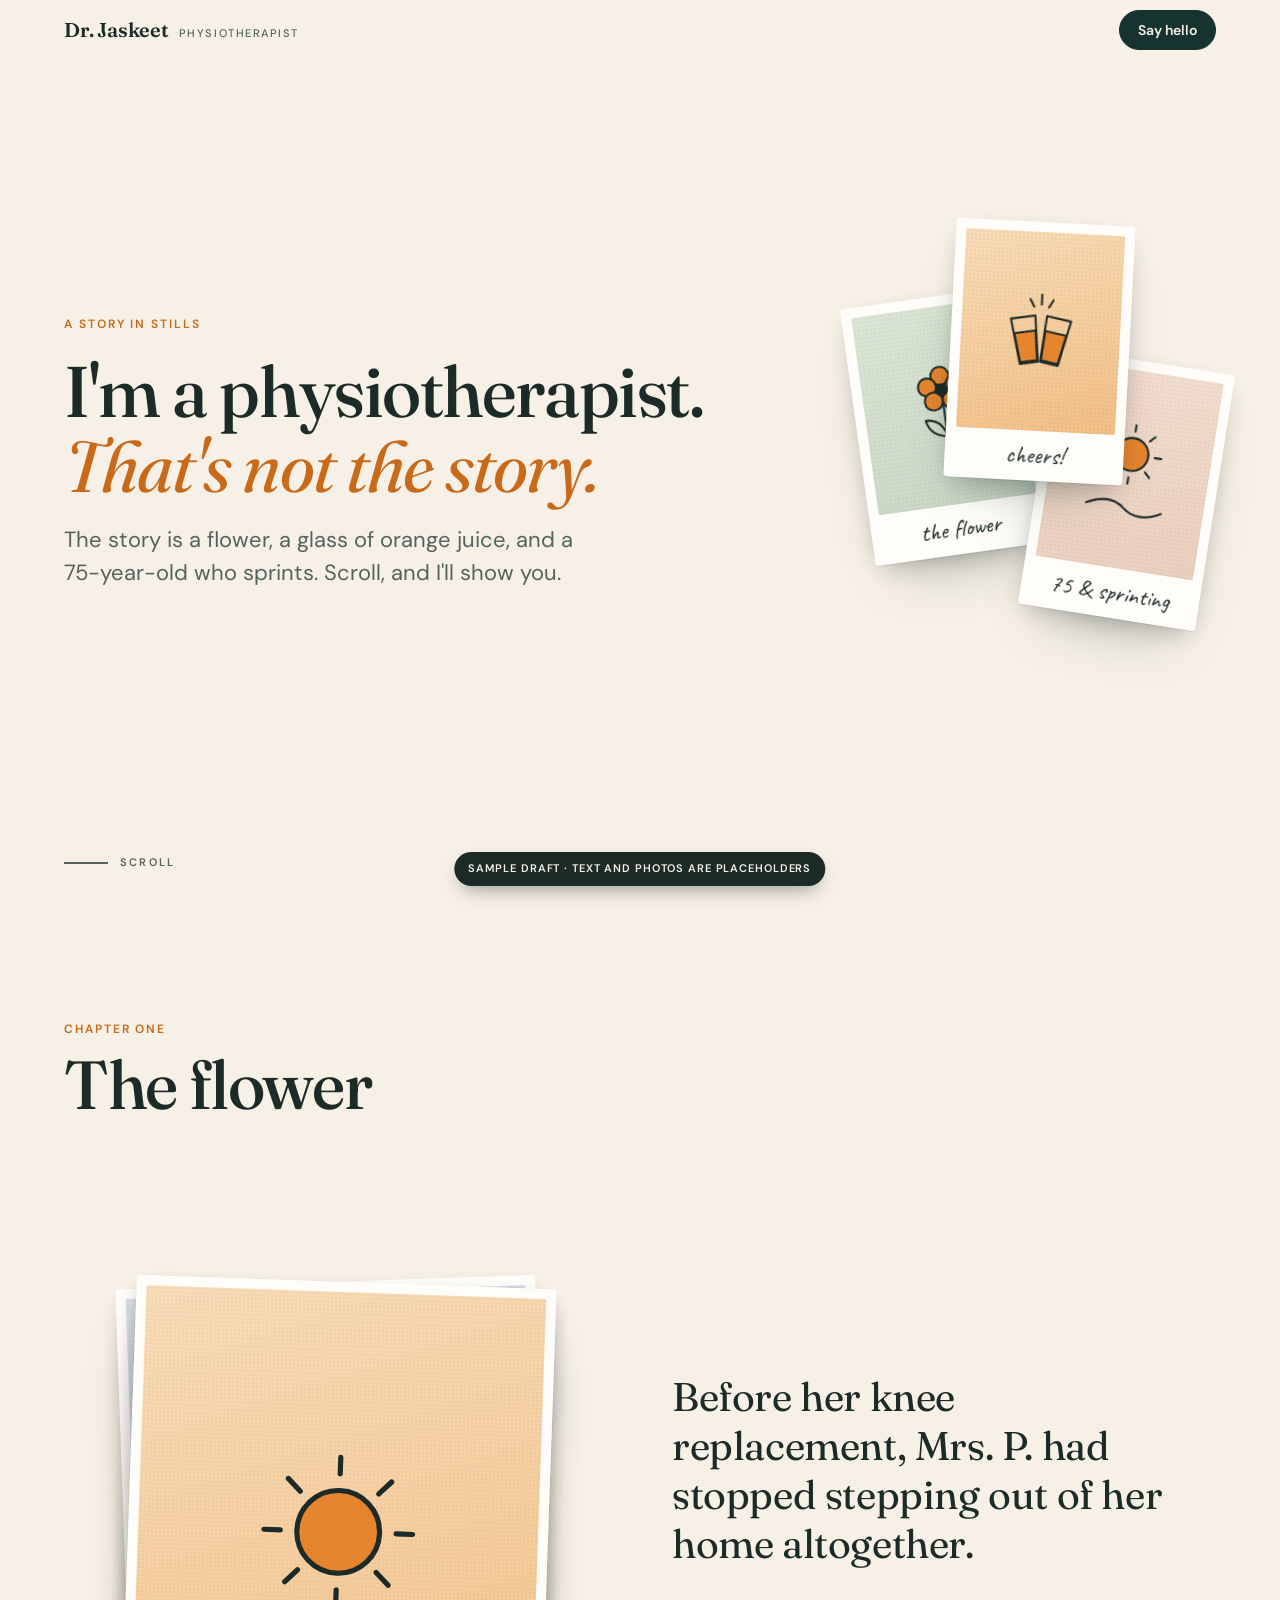
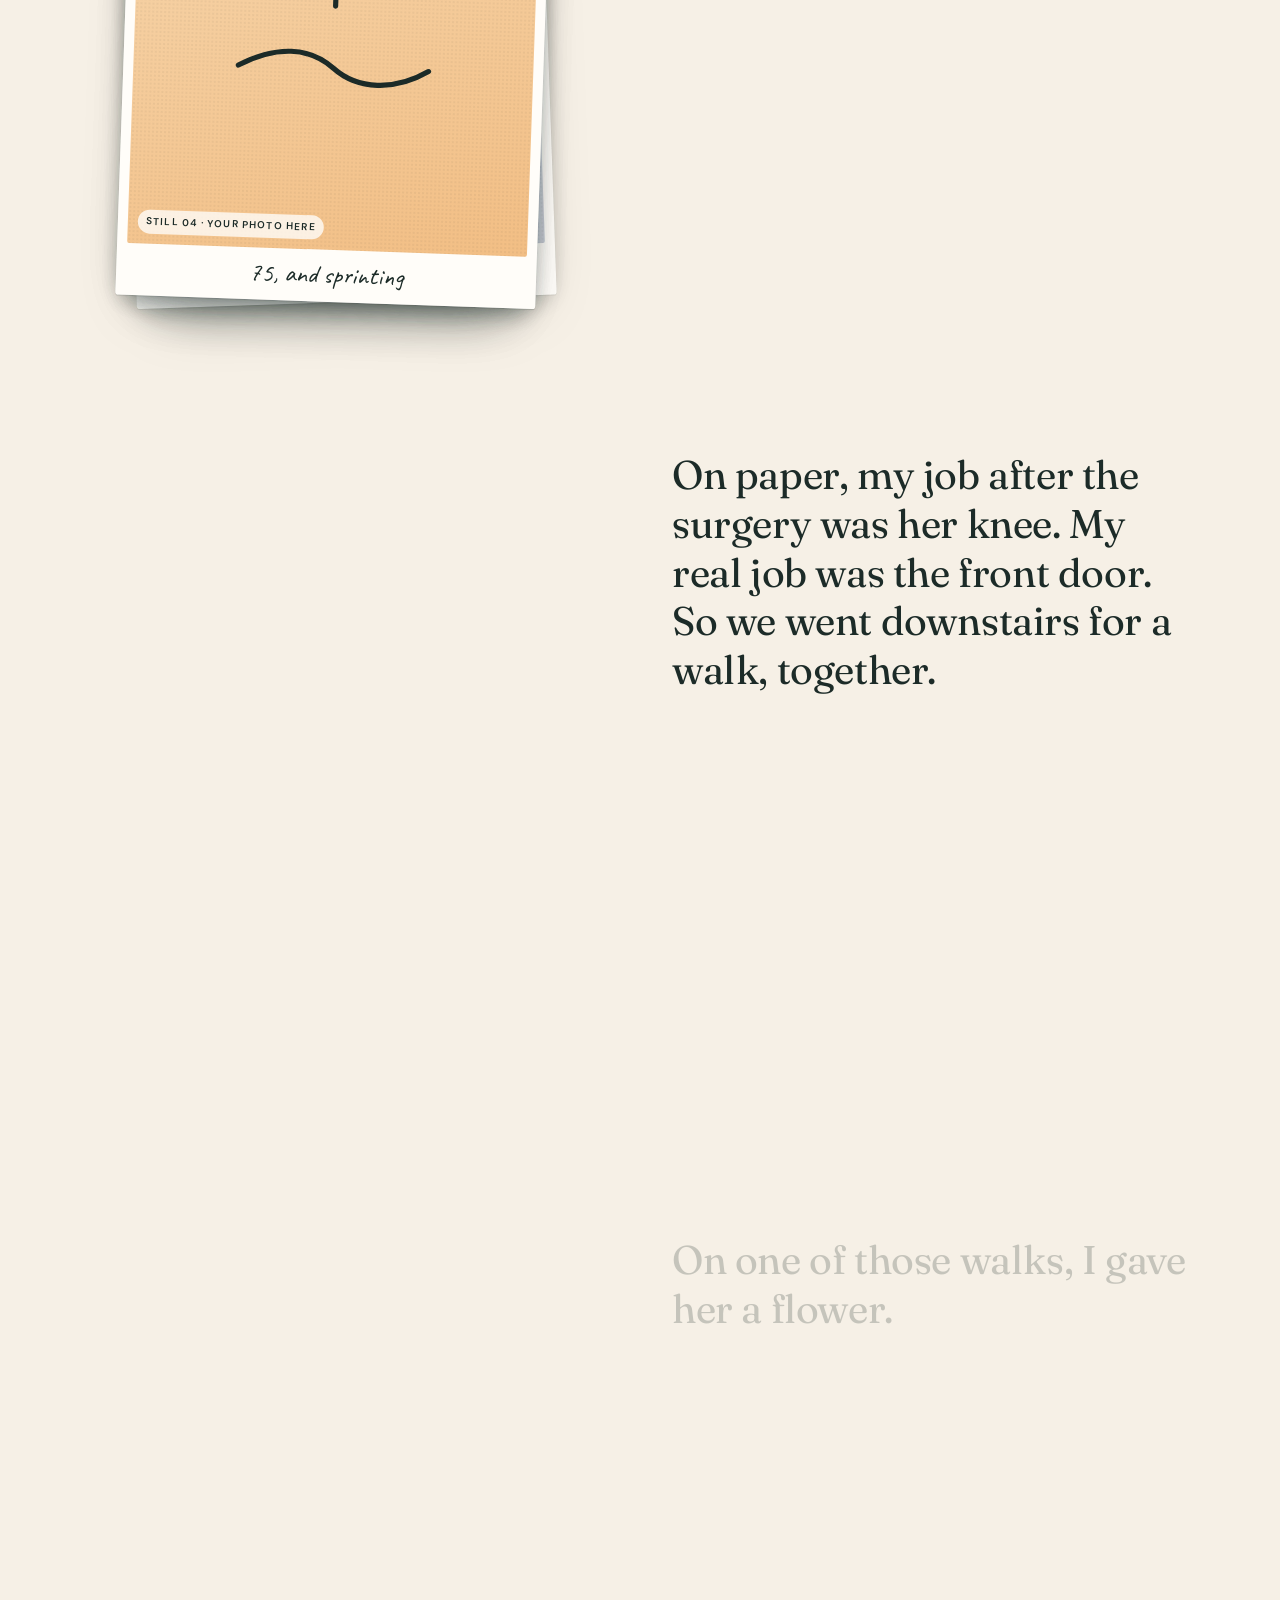
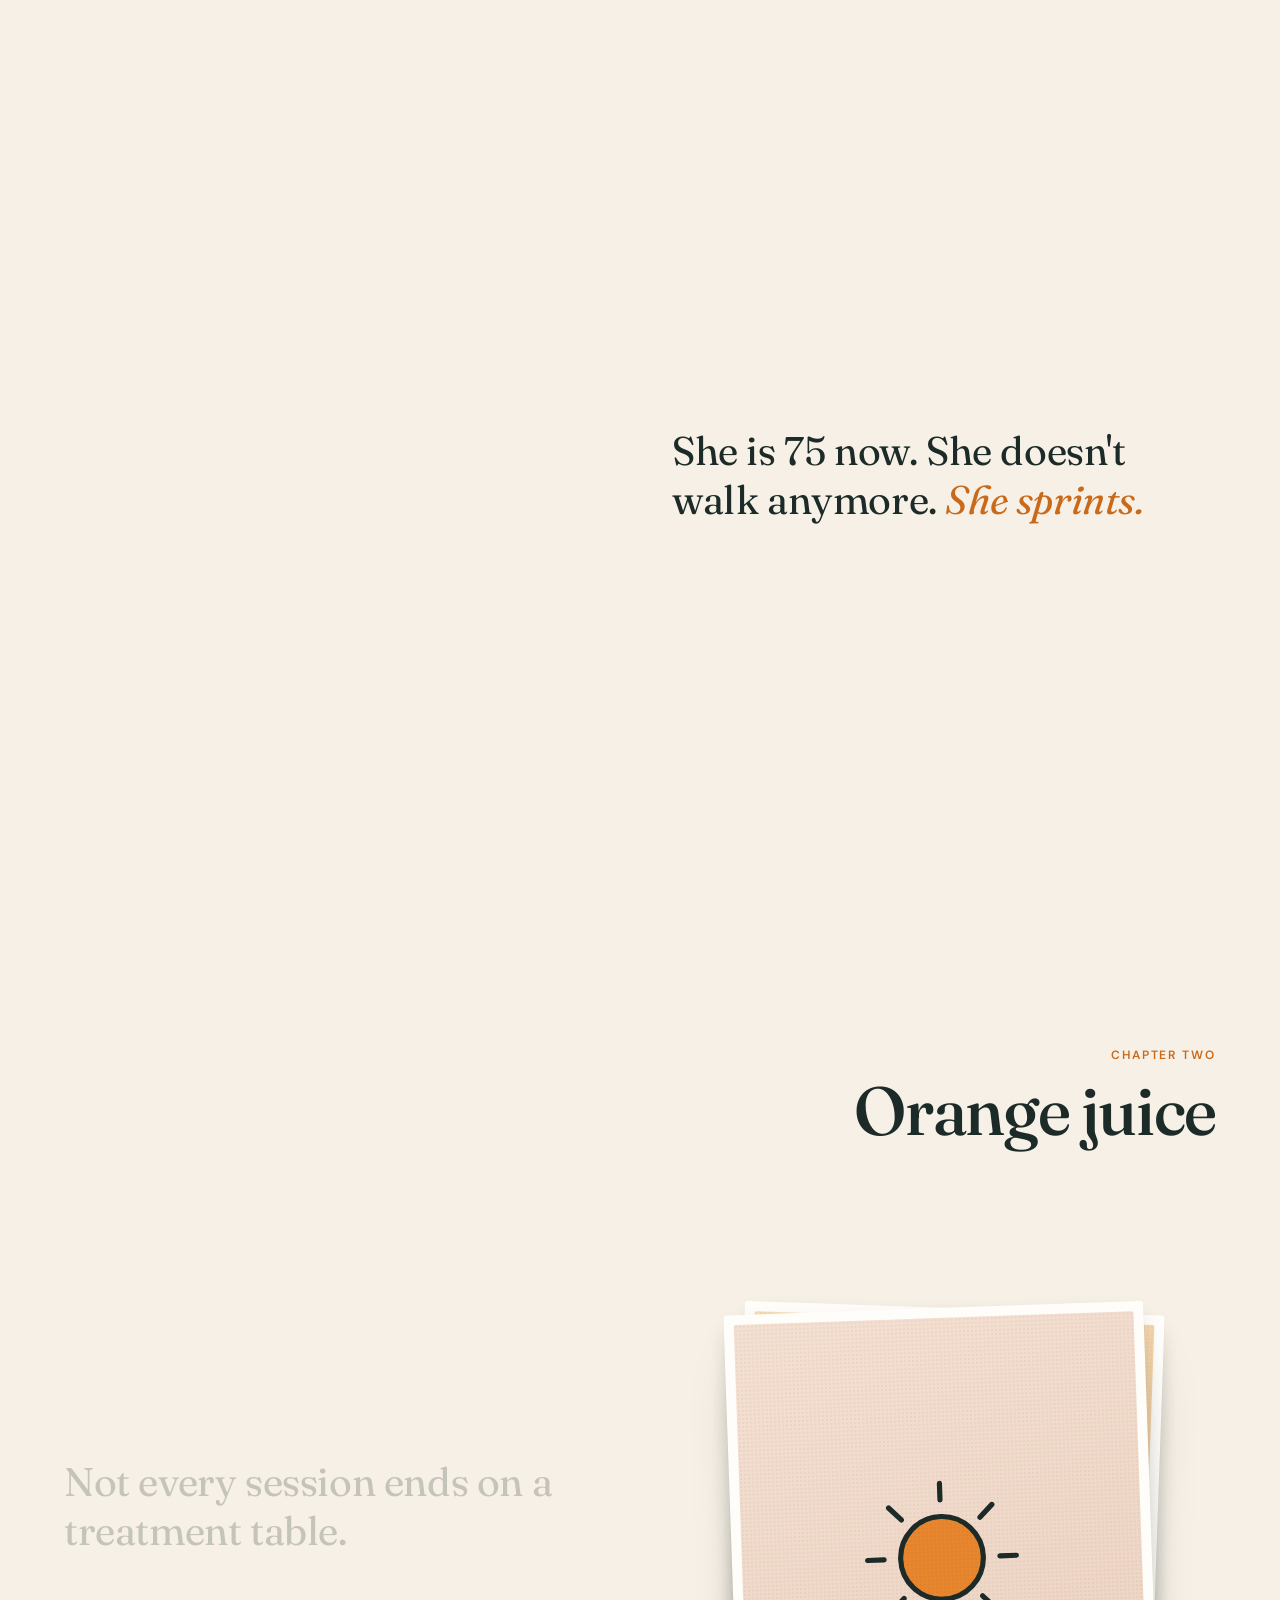
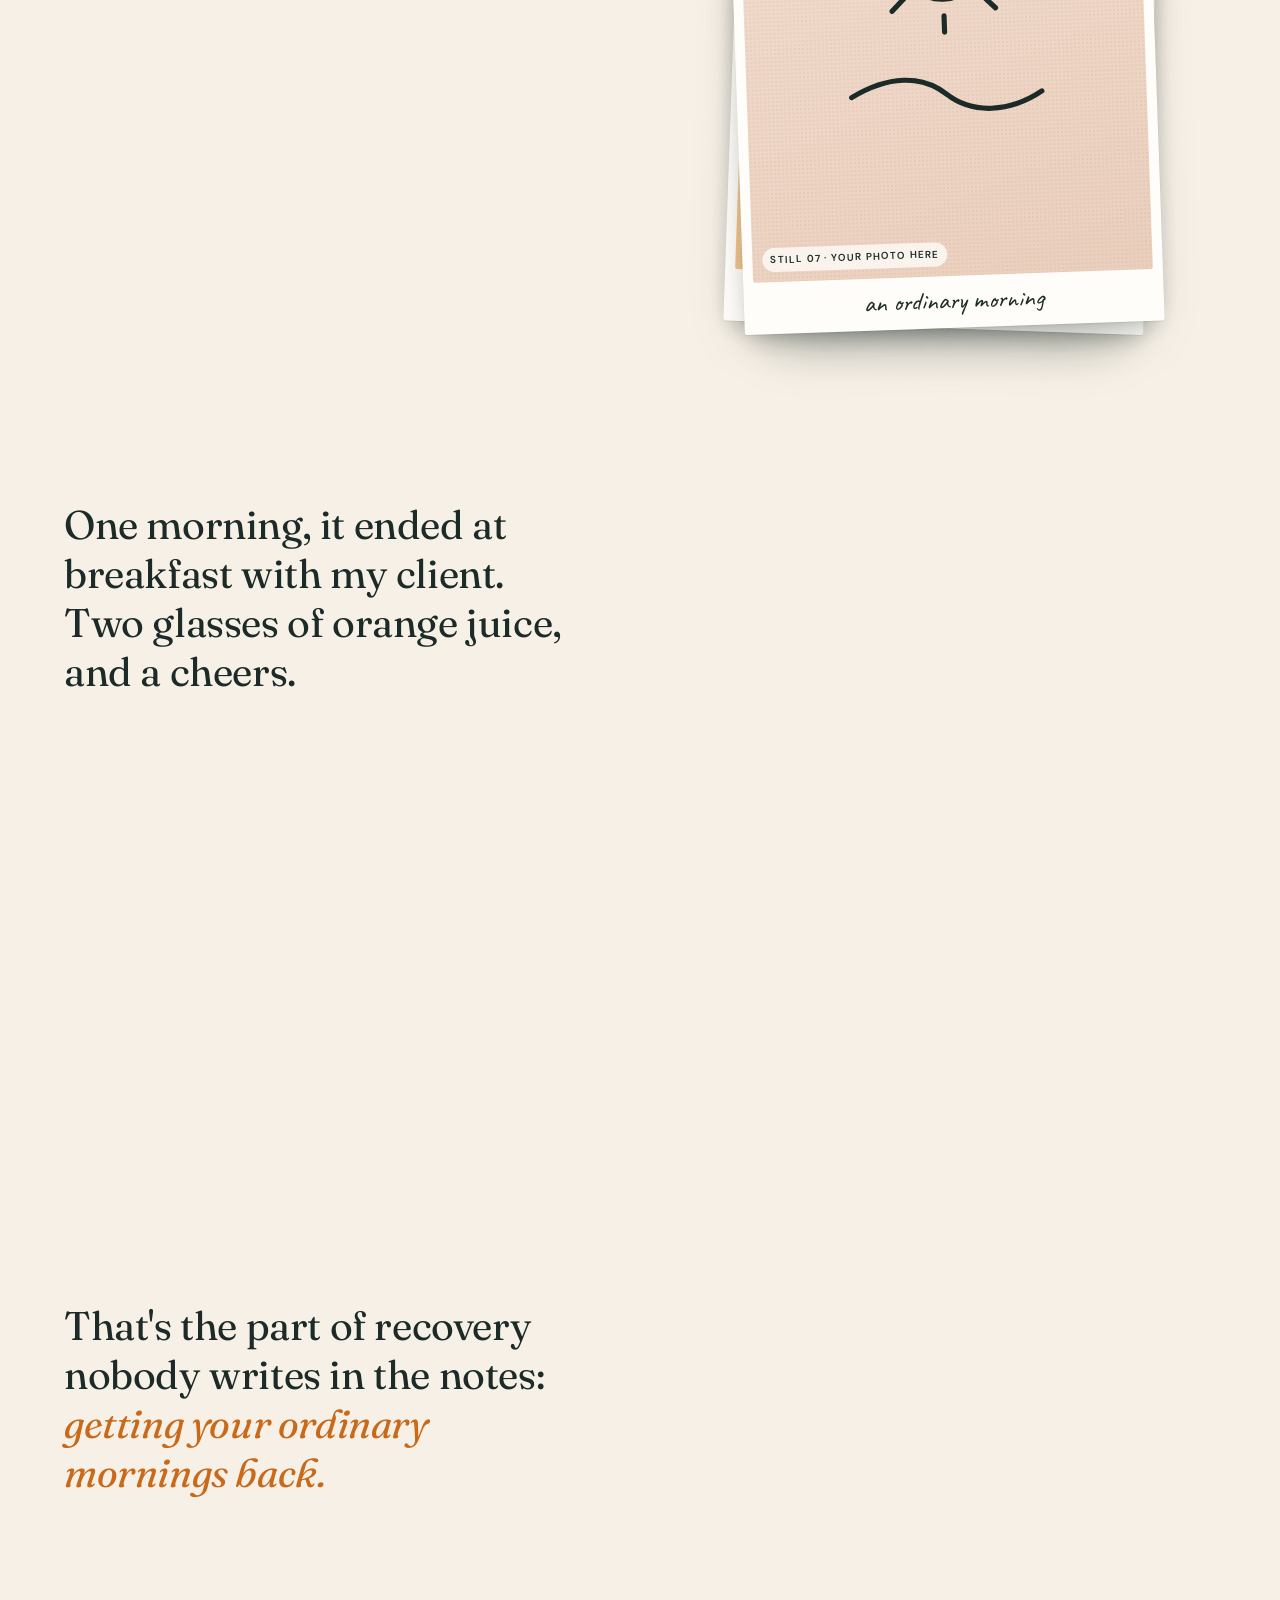
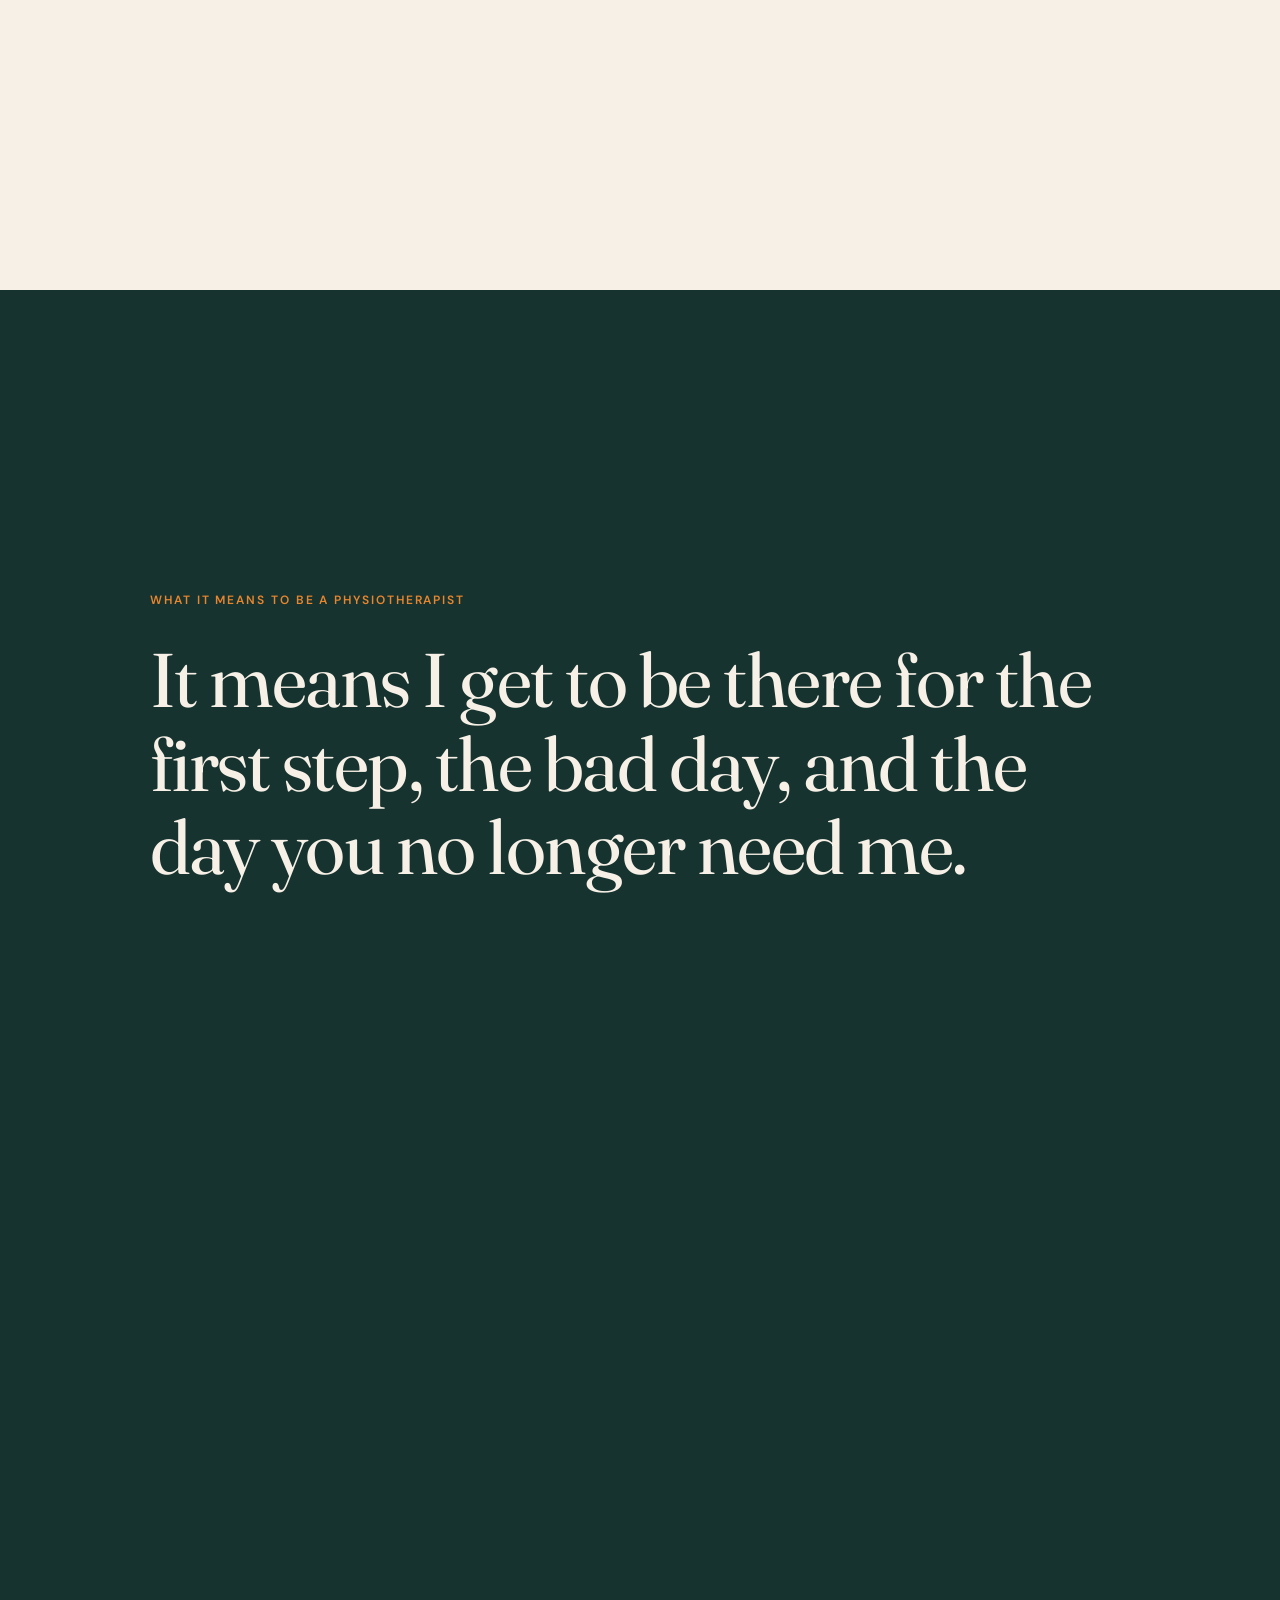
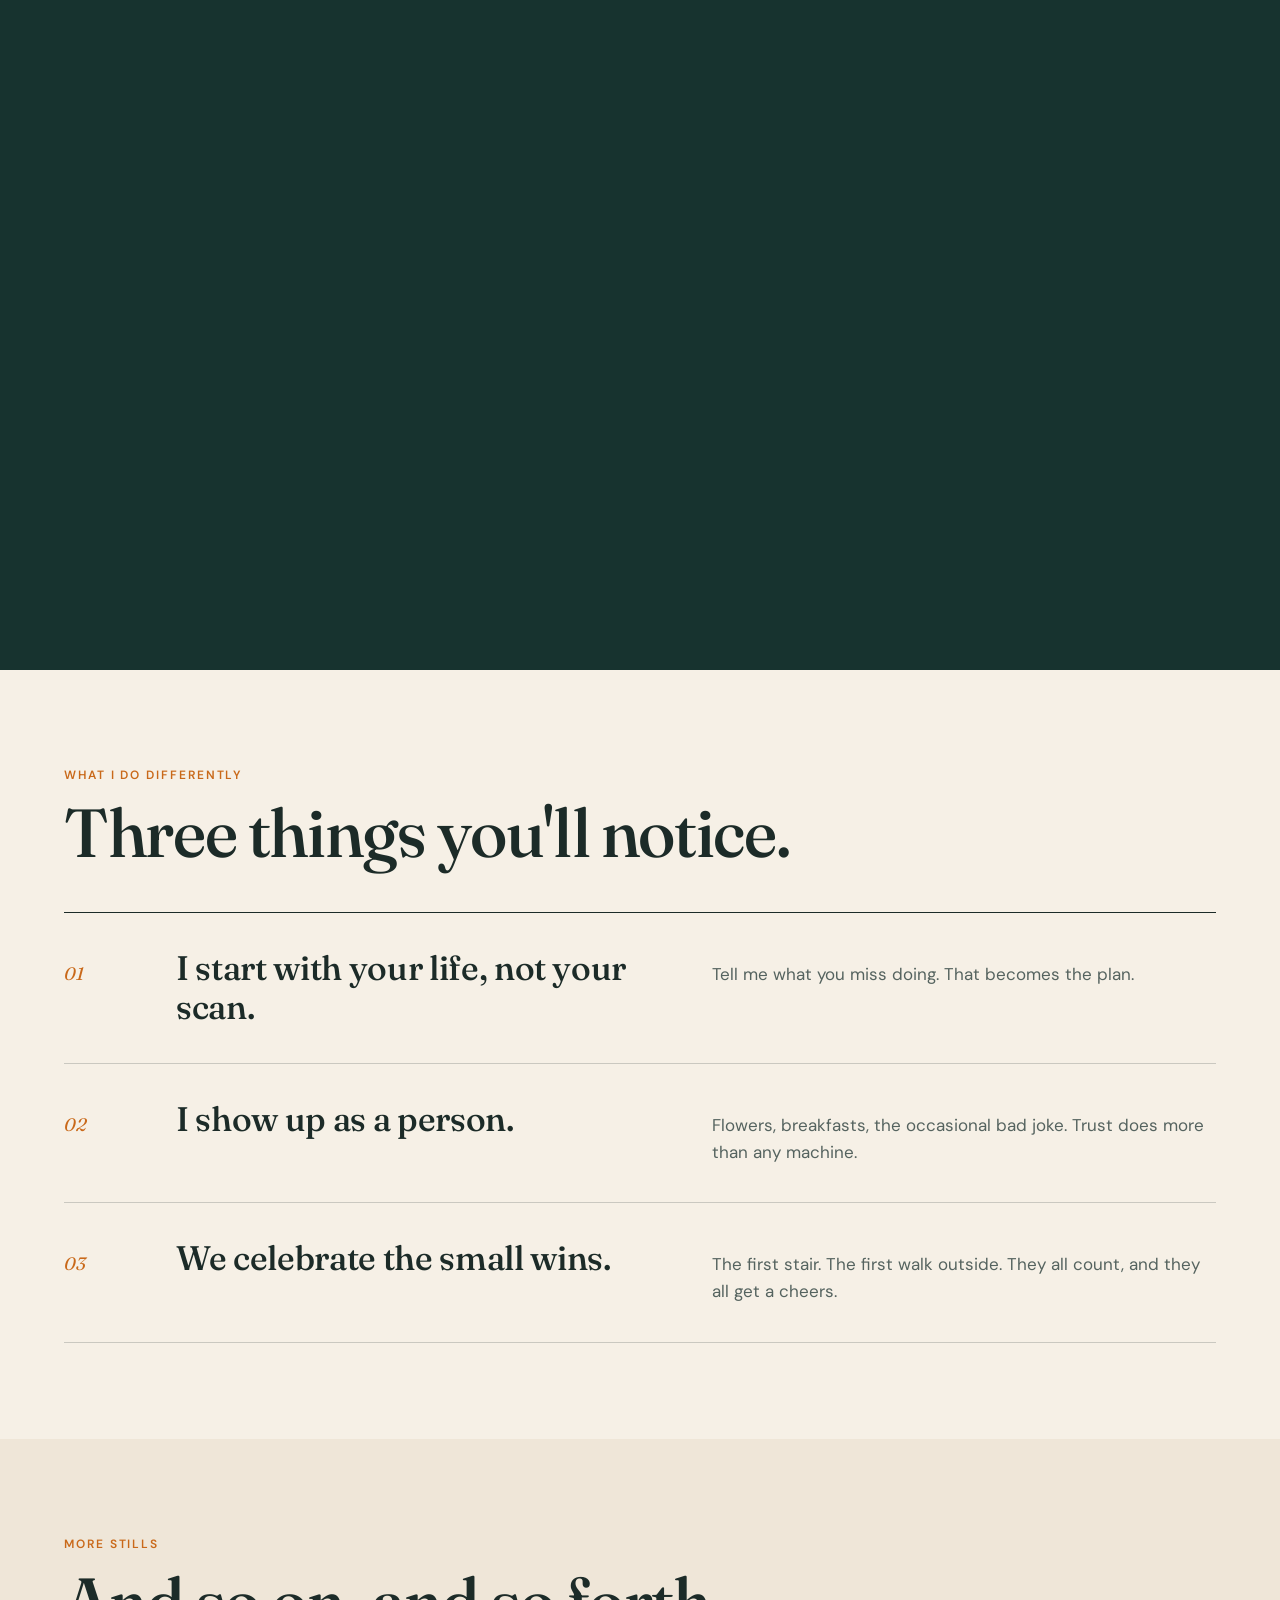
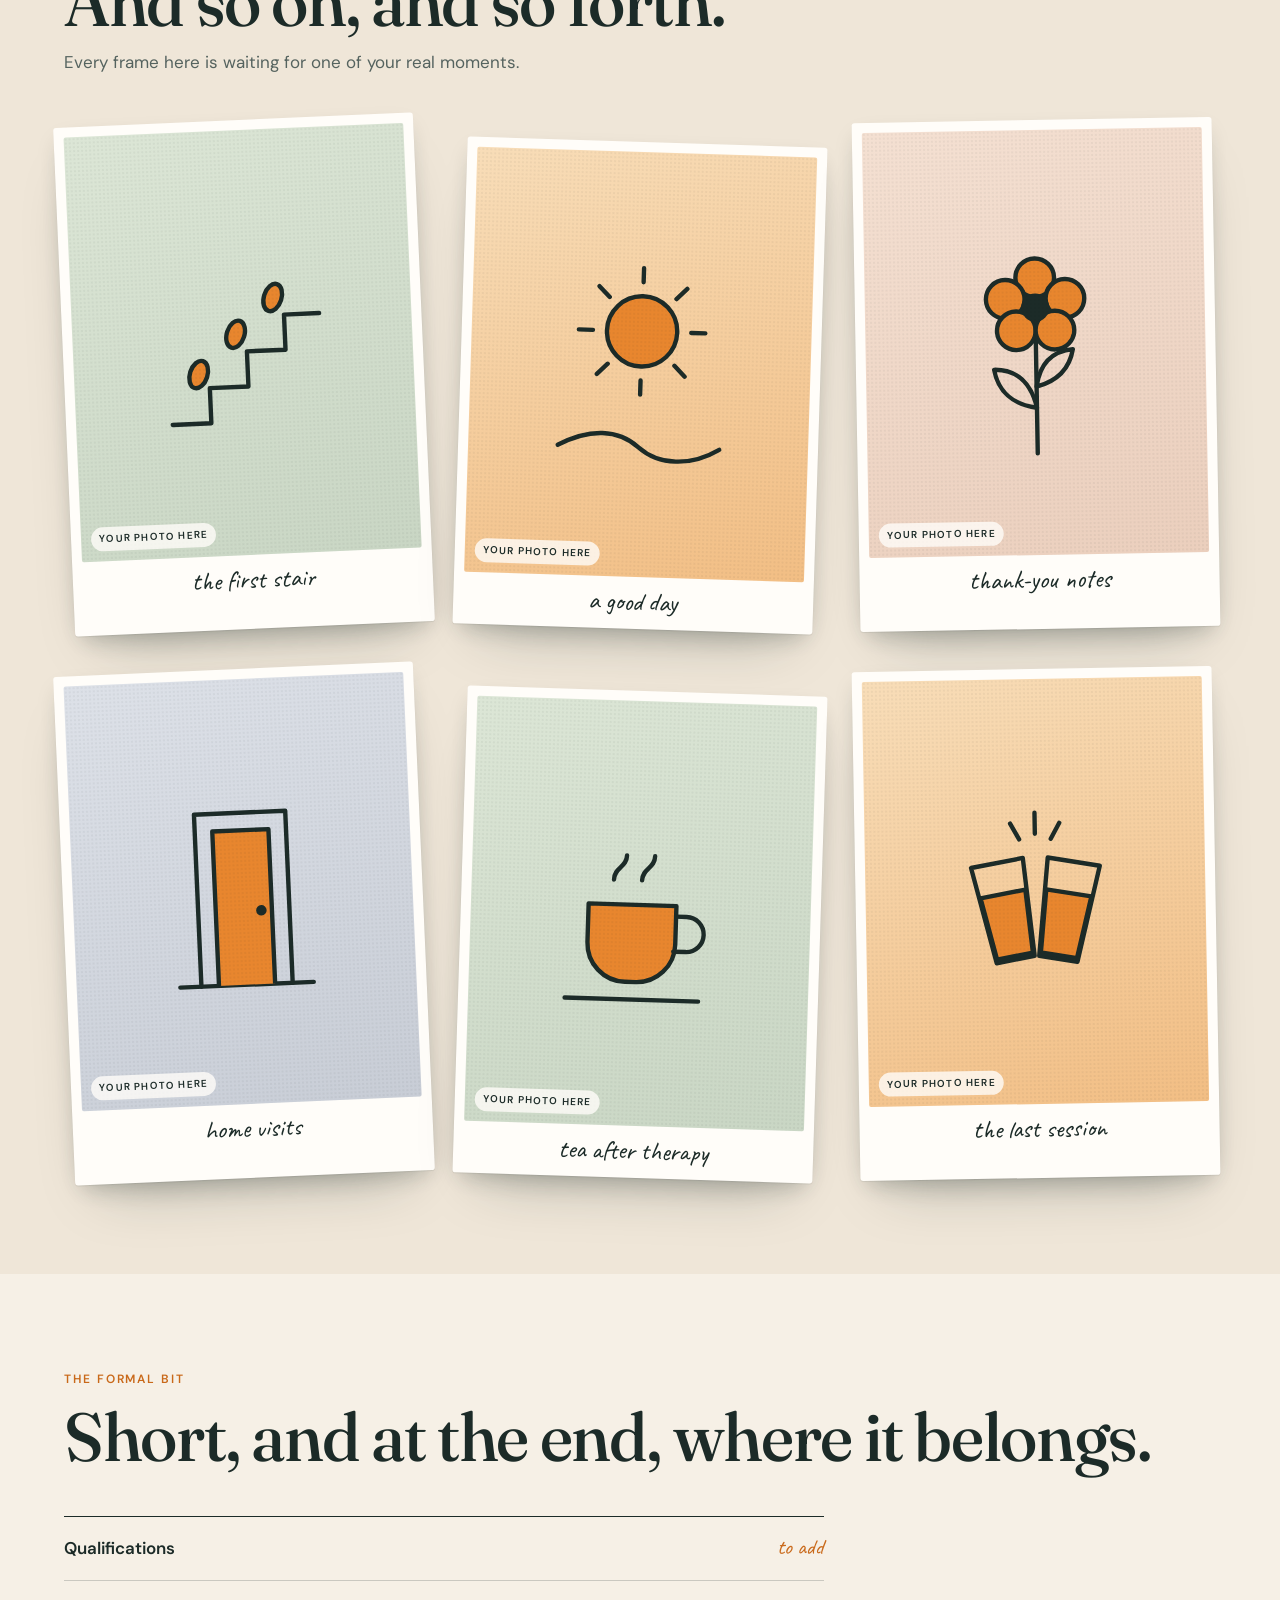
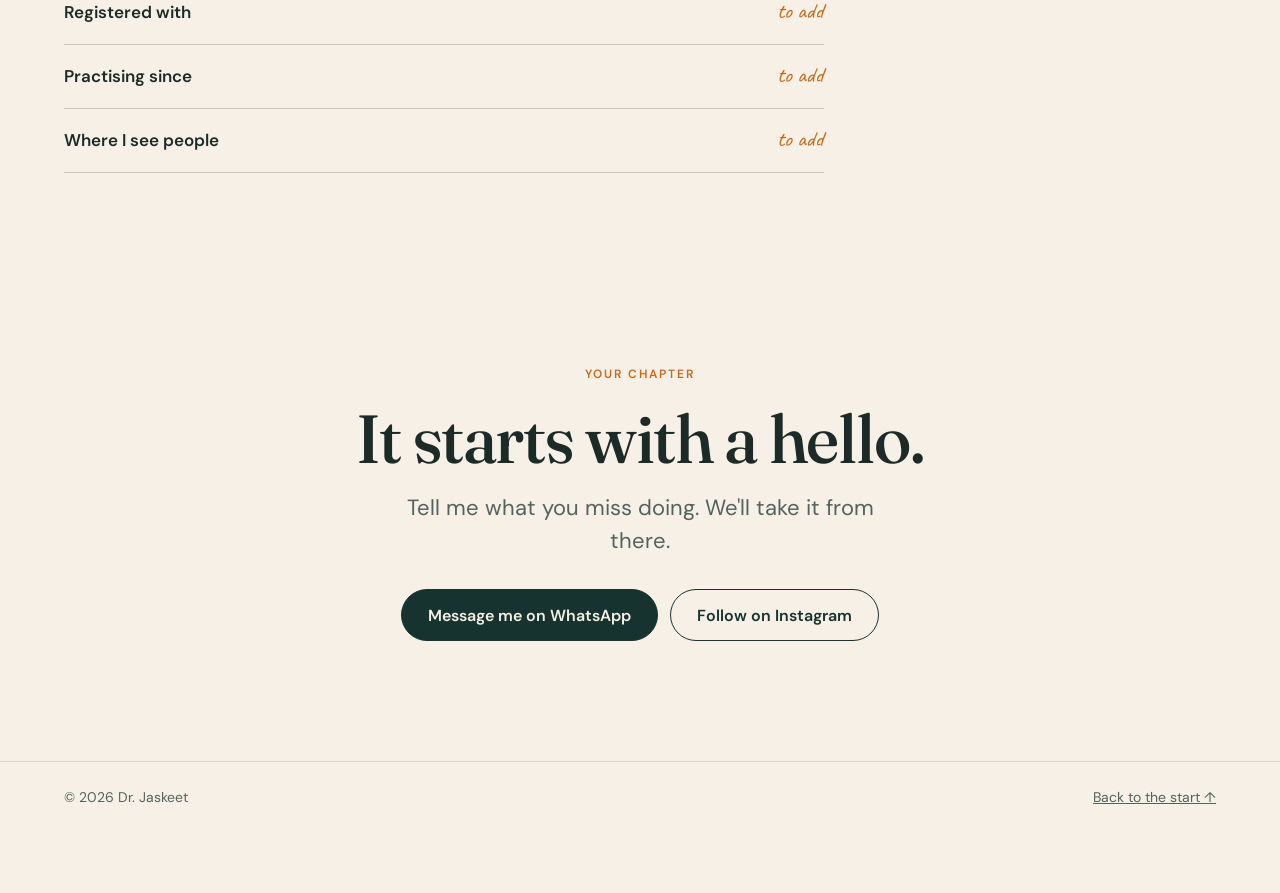
==== index.html @ 72a5a7e3 "Sample scrolling-story site for drjaskeet.com Draft with placeholder text and photo frames; marked n" ====
<!DOCTYPE html>
<html lang="en" class="no-js">
<head>
  <meta charset="utf-8">
  <script>document.documentElement.classList.remove('no-js');</script>
  <meta name="viewport" content="width=device-width, initial-scale=1, viewport-fit=cover">
  <title>Dr. Jaskeet — Physiotherapist</title>
  <meta name="description" content="Dr. Jaskeet, physiotherapist. A few stills from my working days, and what they say about how I work.">
  <!-- Draft: keep search engines away until the real text and photos are in. Remove this line at launch. -->
  <meta name="robots" content="noindex, nofollow">
  <meta name="theme-color" content="#F6F0E6">
  <link rel="icon" href="data:image/svg+xml,%3Csvg xmlns='http://www.w3.org/2000/svg' viewBox='0 0 64 64'%3E%3Crect width='64' height='64' rx='14' fill='%2317332F'/%3E%3Ccircle cx='32' cy='27' r='9' fill='%23E8862E'/%3E%3Cpath d='M32 36v16' stroke='%23F6F0E6' stroke-width='4' stroke-linecap='round'/%3E%3C/svg%3E">
  <link rel="preconnect" href="https://fonts.googleapis.com">
  <link rel="preconnect" href="https://fonts.gstatic.com" crossorigin>
  <link href="https://fonts.googleapis.com/css2?family=Caveat:wght@500;600&family=DM+Sans:opsz,wght@9..40,400;9..40,500;9..40,600&family=Fraunces:ital,opsz,wght@0,9..144,400;0,9..144,500;0,9..144,600;1,9..144,400;1,9..144,500&display=swap" rel="stylesheet">
  <link rel="stylesheet" href="styles.css">
</head>
<body>

  <div class="progress" aria-hidden="true"><span id="progressBar"></span></div>

  <header class="top" id="top">
    <a class="wordmark" href="#hero">Dr. Jaskeet<span>Physiotherapist</span></a>
    <a class="btn btn--small" href="#hello">Say hello</a>
  </header>

  <main>

    <!-- ───────────── Opening ───────────── -->
    <section class="hero" id="hero">
      <div class="hero__text">
        <p class="eyebrow reveal">A story in stills</p>
        <h1 class="reveal">I'm a physiotherapist.<br><em>That's not the story.</em></h1>
        <p class="lede reveal">The story is a flower, a glass of orange juice, and a 75-year-old who sprints. Scroll, and I'll show you.</p>
      </div>

      <div class="hero__stack" aria-hidden="true">
        <figure class="print print--a" data-drift="0.06">
          <div class="print__img tone-sage">
            <svg viewBox="0 0 120 150"><use href="#art-flower"/></svg>
          </div>
          <figcaption>the flower</figcaption>
        </figure>
        <figure class="print print--b" data-drift="-0.04">
          <div class="print__img tone-juice">
            <svg viewBox="0 0 120 150"><use href="#art-cheers"/></svg>
          </div>
          <figcaption>cheers!</figcaption>
        </figure>
        <figure class="print print--c" data-drift="0.1">
          <div class="print__img tone-blush">
            <svg viewBox="0 0 120 150"><use href="#art-sun"/></svg>
          </div>
          <figcaption>75 &amp; sprinting</figcaption>
        </figure>
      </div>

      <div class="scrollcue" aria-hidden="true"><span></span>scroll</div>
    </section>

    <!-- ───────────── Chapter one ───────────── -->
    <section class="chapter" id="flower">
      <header class="chapter__head">
        <p class="eyebrow reveal">Chapter one</p>
        <h2 class="reveal">The flower</h2>
      </header>

      <div class="scrolly">
        <div class="stage" aria-hidden="true">
          <figure class="print still is-active">
            <div class="print__img tone-dusk">
              <svg viewBox="0 0 120 150"><use href="#art-door"/></svg>
              <span class="tag">Still 01 · your photo here</span>
            </div>
            <figcaption>before: the closed door</figcaption>
          </figure>
          <figure class="print still">
            <div class="print__img tone-sage">
              <svg viewBox="0 0 120 150"><use href="#art-steps"/></svg>
              <span class="tag">Still 02 · your photo here</span>
            </div>
            <figcaption>our walk downstairs</figcaption>
          </figure>
          <figure class="print still">
            <div class="print__img tone-blush">
              <svg viewBox="0 0 120 150"><use href="#art-flower"/></svg>
              <span class="tag">Still 03 · your photo here</span>
            </div>
            <figcaption>a flower for Mrs. P.</figcaption>
          </figure>
          <figure class="print still">
            <div class="print__img tone-juice">
              <svg viewBox="0 0 120 150"><use href="#art-sun"/></svg>
              <span class="tag">Still 04 · your photo here</span>
            </div>
            <figcaption>75, and sprinting</figcaption>
          </figure>
        </div>

        <div class="steps">
          <div class="step" data-still="0">
            <p>Before her knee replacement, Mrs. P. had stopped stepping out of her home altogether.</p>
          </div>
          <div class="step" data-still="1">
            <p>On paper, my job after the surgery was her knee. My real job was the front door. So we went downstairs for a walk, together.</p>
          </div>
          <div class="step" data-still="2">
            <p>On one of those walks, I gave her a flower.</p>
          </div>
          <div class="step" data-still="3">
            <p>She is 75 now. She doesn't walk anymore. <em>She sprints.</em></p>
          </div>
        </div>
      </div>
    </section>

    <!-- ───────────── Chapter two ───────────── -->
    <section class="chapter chapter--flip" id="juice">
      <header class="chapter__head">
        <p class="eyebrow reveal">Chapter two</p>
        <h2 class="reveal">Orange juice</h2>
      </header>

      <div class="scrolly">
        <div class="stage" aria-hidden="true">
          <figure class="print still is-active">
            <div class="print__img tone-sage">
              <svg viewBox="0 0 120 150"><use href="#art-table"/></svg>
              <span class="tag">Still 05 · your photo here</span>
            </div>
            <figcaption>not a treatment table</figcaption>
          </figure>
          <figure class="print still">
            <div class="print__img tone-juice">
              <svg viewBox="0 0 120 150"><use href="#art-cheers"/></svg>
              <span class="tag">Still 06 · your photo here</span>
            </div>
            <figcaption>cheers, on orange juice</figcaption>
          </figure>
          <figure class="print still">
            <div class="print__img tone-blush">
              <svg viewBox="0 0 120 150"><use href="#art-sun"/></svg>
              <span class="tag">Still 07 · your photo here</span>
            </div>
            <figcaption>an ordinary morning</figcaption>
          </figure>
        </div>

        <div class="steps">
          <div class="step" data-still="0">
            <p>Not every session ends on a treatment table.</p>
          </div>
          <div class="step" data-still="1">
            <p>One morning, it ended at breakfast with my client. Two glasses of orange juice, and a cheers.</p>
          </div>
          <div class="step" data-still="2">
            <p>That's the part of recovery nobody writes in the notes: <em>getting your ordinary mornings back.</em></p>
          </div>
        </div>
      </div>
    </section>

    <!-- ───────────── Interlude ───────────── -->
    <section class="interlude" id="meaning">
      <div class="interlude__pin">
        <p class="eyebrow">What it means to be a physiotherapist</p>
        <p class="interlude__line" id="wordReveal">It means I get to be there for the first step, the bad day, and the day you no longer need me.</p>
      </div>
    </section>

    <!-- ───────────── How I work ───────────── -->
    <section class="ways" id="ways">
      <header class="section__head">
        <p class="eyebrow reveal">What I do differently</p>
        <h2 class="reveal">Three things you'll notice.</h2>
      </header>
      <ol class="ways__list">
        <li class="reveal">
          <span class="num">01</span>
          <h3>I start with your life, not your scan.</h3>
          <p>Tell me what you miss doing. That becomes the plan.</p>
        </li>
        <li class="reveal">
          <span class="num">02</span>
          <h3>I show up as a person.</h3>
          <p>Flowers, breakfasts, the occasional bad joke. Trust does more than any machine.</p>
        </li>
        <li class="reveal">
          <span class="num">03</span>
          <h3>We celebrate the small wins.</h3>
          <p>The first stair. The first walk outside. They all count, and they all get a cheers.</p>
        </li>
      </ol>
    </section>

    <!-- ───────────── More stills ───────────── -->
    <section class="album" id="album">
      <header class="section__head">
        <p class="eyebrow reveal">More stills</p>
        <h2 class="reveal">And so on, and so forth.</h2>
        <p class="section__note reveal">Every frame here is waiting for one of your real moments.</p>
      </header>
      <div class="album__grid">
        <figure class="print reveal"><div class="print__img tone-sage"><svg viewBox="0 0 120 150"><use href="#art-steps"/></svg><span class="tag">your photo here</span></div><figcaption>the first stair</figcaption></figure>
        <figure class="print reveal"><div class="print__img tone-juice"><svg viewBox="0 0 120 150"><use href="#art-sun"/></svg><span class="tag">your photo here</span></div><figcaption>a good day</figcaption></figure>
        <figure class="print reveal"><div class="print__img tone-blush"><svg viewBox="0 0 120 150"><use href="#art-flower"/></svg><span class="tag">your photo here</span></div><figcaption>thank-you notes</figcaption></figure>
        <figure class="print reveal"><div class="print__img tone-dusk"><svg viewBox="0 0 120 150"><use href="#art-door"/></svg><span class="tag">your photo here</span></div><figcaption>home visits</figcaption></figure>
        <figure class="print reveal"><div class="print__img tone-sage"><svg viewBox="0 0 120 150"><use href="#art-table"/></svg><span class="tag">your photo here</span></div><figcaption>tea after therapy</figcaption></figure>
        <figure class="print reveal"><div class="print__img tone-juice"><svg viewBox="0 0 120 150"><use href="#art-cheers"/></svg><span class="tag">your photo here</span></div><figcaption>the last session</figcaption></figure>
      </div>
    </section>

    <!-- ───────────── The formal bit ───────────── -->
    <section class="formal" id="formal">
      <header class="section__head">
        <p class="eyebrow reveal">The formal bit</p>
        <h2 class="reveal">Short, and at the end, where it belongs.</h2>
      </header>
      <dl class="formal__list reveal">
        <div><dt>Qualifications</dt><dd class="todo">to add</dd></div>
        <div><dt>Registered with</dt><dd class="todo">to add</dd></div>
        <div><dt>Practising since</dt><dd class="todo">to add</dd></div>
        <div><dt>Where I see people</dt><dd class="todo">to add</dd></div>
      </dl>
    </section>

    <!-- ───────────── Hello ───────────── -->
    <section class="hello" id="hello">
      <p class="eyebrow reveal">Your chapter</p>
      <h2 class="reveal">It starts with a hello.</h2>
      <p class="lede reveal">Tell me what you miss doing. We'll take it from there.</p>
      <div class="hello__actions reveal">
        <a class="btn" href="#hello" data-todo="WhatsApp number">Message me on WhatsApp</a>
        <a class="btn btn--ghost" href="#hello" data-todo="Instagram handle">Follow on Instagram</a>
      </div>
    </section>

  </main>

  <footer class="foot">
    <span>© 2026 Dr. Jaskeet</span>
    <a href="#hero">Back to the start ↑</a>
  </footer>

  <div class="draft" role="note">Sample draft · text and photos are placeholders</div>

  <!-- Line drawings used inside the empty photo frames -->
  <svg width="0" height="0" style="position:absolute" aria-hidden="true">
    <defs>
      <symbol id="art-flower" viewBox="0 0 120 150">
        <path d="M60 138V74" class="ln"/>
        <path d="M60 112c-14-2-22-10-24-22 13 0 21 8 24 22zM60 100c12-3 19-10 21-21-12 1-19 8-21 21z" class="ln"/>
        <g class="fill">
          <circle cx="60" cy="38" r="11"/><circle cx="43" cy="50" r="11"/><circle cx="77" cy="50" r="11"/>
          <circle cx="49" cy="68" r="11"/><circle cx="71" cy="68" r="11"/>
        </g>
        <circle cx="60" cy="55" r="8" class="dot"/>
      </symbol>
      <symbol id="art-cheers" viewBox="0 0 120 150">
        <g transform="rotate(-10 42 86)">
          <path d="M28 58h30l-4 56H32z" class="ln"/>
          <path d="M30 76h26l-2.6 36H32.6z" class="fill"/>
        </g>
        <g transform="rotate(10 78 86)">
          <path d="M62 58h30l-4 56H66z" class="ln"/>
          <path d="M64 76h26l-2.6 36H66.6z" class="fill"/>
        </g>
        <path d="M60 30v12M46 36l5 9M74 36l-5 9" class="ln"/>
      </symbol>
      <symbol id="art-sun" viewBox="0 0 120 150">
        <circle cx="60" cy="56" r="20" class="fill"/>
        <path d="M60 20v8M60 84v8M24 56h8M88 56h8M35 31l6 6M79 75l6 6M85 31l-6 6M41 75l-6 6" class="ln"/>
        <path d="M14 122c18-10 34-10 46 0s30 10 46 0" class="ln"/>
      </symbol>
      <symbol id="art-door" viewBox="0 0 120 150">
        <path d="M34 128V30h52v98" class="ln"/>
        <path d="M22 128h76" class="ln"/>
        <path d="M44 128V40h32v88" class="fill"/>
        <circle cx="70" cy="86" r="3" class="dot"/>
      </symbol>
      <symbol id="art-steps" viewBox="0 0 120 150">
        <path d="M18 120h22v-20h22V80h22V60h20" class="ln"/>
        <ellipse cx="34" cy="92" rx="5" ry="8" class="fill" transform="rotate(20 34 92)"/>
        <ellipse cx="56" cy="70" rx="5" ry="8" class="fill" transform="rotate(20 56 70)"/>
        <ellipse cx="78" cy="50" rx="5" ry="8" class="fill" transform="rotate(20 78 50)"/>
      </symbol>
      <symbol id="art-table" viewBox="0 0 120 150">
        <path d="M30 70h50v22a22 22 0 0 1-22 22h-6a22 22 0 0 1-22-22z" class="fill"/>
        <path d="M80 76h6a10 10 0 0 1 0 20h-7" class="ln"/>
        <path d="M18 124h76" class="ln"/>
        <path d="M44 56c0-7 7-7 7-14M60 56c0-7 7-7 7-14" class="ln"/>
      </symbol>
    </defs>
  </svg>

  <script src="script.js"></script>
</body>
</html>
---- styles.css ----
/* Dr. Jaskeet — scrolling story site
   Palette: warm paper, deep green ink, orange-juice accent. */

:root {
  --paper: #F6F0E6;
  --paper-2: #EFE6D8;
  --ink: #1C2B28;
  --ink-soft: #55635F;
  --green: #17332F;
  --juice: #E8862E;
  --juice-deep: #C9691A;
  --sage: #C9D6C4;
  --blush: #EBCFBD;
  --dusk: #C8CDD6;
  --white: #FFFDF9;

  --serif: "Fraunces", Georgia, "Times New Roman", serif;
  --sans: "DM Sans", system-ui, -apple-system, "Segoe UI", sans-serif;
  --hand: "Caveat", "Segoe Script", cursive;

  --gutter: clamp(20px, 5vw, 64px);
  --header: 60px;
  --max: 1160px;
}

*, *::before, *::after { box-sizing: border-box; }
html { scroll-behavior: smooth; -webkit-text-size-adjust: 100%; }
body {
  margin: 0;
  background: var(--paper);
  color: var(--ink);
  font-family: var(--sans);
  font-size: 17px;
  line-height: 1.6;
  -webkit-font-smoothing: antialiased;
  overflow-x: hidden;
}
h1, h2, h3, p, figure, ol, dl, dd { margin: 0; }
ol { padding: 0; list-style: none; }
a { color: inherit; }
em { font-style: italic; }

/* ── Shared type ── */
.eyebrow {
  font-size: 12px;
  font-weight: 600;
  letter-spacing: .16em;
  text-transform: uppercase;
  color: var(--juice-deep);
}
h1, h2 {
  font-family: var(--serif);
  font-weight: 500;
  letter-spacing: -.02em;
  line-height: 1.04;
  text-wrap: balance;
}
h1 { font-size: clamp(42px, 9.5vw, 104px); }
h2 { font-size: clamp(34px, 6.4vw, 68px); }
h1 em, h2 em { color: var(--juice-deep); font-weight: 400; }
.lede {
  font-size: clamp(18px, 2.2vw, 22px);
  line-height: 1.5;
  color: var(--ink-soft);
  max-width: 34ch;
}

/* ── Buttons ── */
.btn {
  display: inline-flex;
  align-items: center;
  justify-content: center;
  min-height: 52px;
  padding: 0 26px;
  border-radius: 999px;
  background: var(--green);
  color: var(--paper);
  font-weight: 600;
  font-size: 16px;
  text-decoration: none;
  border: 1.5px solid var(--green);
  transition: transform .2s ease, background .2s ease, color .2s ease;
}
.btn:hover { transform: translateY(-2px); background: var(--juice-deep); border-color: var(--juice-deep); }
.btn--ghost { background: transparent; color: var(--green); }
.btn--ghost:hover { color: var(--paper); }
.btn--small { min-height: 40px; padding: 0 18px; font-size: 14px; }
.btn:focus-visible, a:focus-visible { outline: 3px solid var(--juice); outline-offset: 3px; }

/* ── Progress line + header ── */
.progress { position: fixed; inset: 0 0 auto 0; height: 3px; z-index: 60; }
.progress span {
  display: block; height: 100%; width: 100%;
  background: var(--juice);
  transform-origin: 0 50%;
  transform: scaleX(0);
}
.top {
  position: fixed; inset: 0 0 auto 0;
  height: var(--header);
  padding: 0 var(--gutter);
  display: flex; align-items: center; justify-content: space-between;
  z-index: 50;
  transition: background .3s ease, box-shadow .3s ease;
}
.top.is-stuck {
  background: rgba(246, 240, 230, .86);
  -webkit-backdrop-filter: blur(10px);
  backdrop-filter: blur(10px);
  box-shadow: 0 1px 0 rgba(28, 43, 40, .08);
}
.wordmark {
  font-family: var(--serif);
  font-size: 20px;
  font-weight: 600;
  letter-spacing: -.01em;
  text-decoration: none;
  display: flex; align-items: baseline; gap: 10px;
}
.wordmark span {
  font-family: var(--sans);
  font-size: 11px; font-weight: 500;
  letter-spacing: .14em; text-transform: uppercase;
  color: var(--ink-soft);
}
@media (max-width: 420px) { .wordmark span { display: none; } }

/* ── Photo prints (the empty frames) ── */
.print {
  background: var(--white);
  padding: 10px 10px 0;
  border-radius: 3px;
  box-shadow:
    0 1px 1px rgba(28, 43, 40, .08),
    0 10px 24px -8px rgba(28, 43, 40, .28),
    0 30px 60px -30px rgba(28, 43, 40, .35);
}
.print__img {
  position: relative;
  aspect-ratio: 4 / 5;
  border-radius: 2px;
  overflow: hidden;
  display: grid; place-items: center;
}
.print__img svg { width: 62%; height: auto; }
.print__img::after { /* soft film grain */
  content: ""; position: absolute; inset: 0; pointer-events: none;
  background-image: radial-gradient(rgba(28, 43, 40, .09) 1px, transparent 1px);
  background-size: 4px 4px;
  mix-blend-mode: multiply; opacity: .5;
}
.print figcaption {
  font-family: var(--hand);
  font-size: clamp(20px, 2.4vw, 26px);
  line-height: 1;
  text-align: center;
  padding: 12px 4px 14px;
  color: var(--ink);
}
.tag {
  position: absolute; left: 10px; bottom: 10px; z-index: 1;
  font-size: 10px; font-weight: 600; letter-spacing: .12em; text-transform: uppercase;
  color: var(--ink); background: rgba(255, 253, 249, .8);
  padding: 4px 8px; border-radius: 999px;
}
.tone-sage  { background: linear-gradient(160deg, #DCE6D6, var(--sage)); }
.tone-juice { background: linear-gradient(160deg, #F8DDB8, #F2BE84); }
.tone-blush { background: linear-gradient(160deg, #F4E0D2, var(--blush)); }
.tone-dusk  { background: linear-gradient(160deg, #DDE1E8, var(--dusk)); }

.ln   { fill: none; stroke: var(--ink); stroke-width: 2.5; stroke-linecap: round; stroke-linejoin: round; }
.fill { fill: var(--juice); stroke: var(--ink); stroke-width: 2.5; stroke-linejoin: round; }
.dot  { fill: var(--ink); }

/* ── Hero ── */
.hero {
  position: relative;
  min-height: 100vh; min-height: 100svh;
  padding: calc(var(--header) + 32px) var(--gutter) 88px;
  display: grid;
  gap: 36px;
  align-content: center;
  max-width: calc(var(--max) + 2 * var(--gutter));
  margin: 0 auto;
}
.hero__text { display: grid; gap: 20px; }
.hero__stack {
  position: relative;
  height: clamp(230px, 62vw, 300px);
  max-width: 420px;
  width: 100%;
  margin: 0 auto;
}
.hero__stack .print { position: absolute; width: 44%; will-change: transform; }
.print--a { left: 2%;  top: 8%;  --r: -8deg; transform: rotate(var(--r)) translateY(var(--dy, 0)); }
.print--b { left: 28%; top: 0;   --r: 3deg;  transform: rotate(var(--r)) translateY(var(--dy, 0)); z-index: 2; }
.print--c { right: 2%; top: 12%; --r: 9deg;  transform: rotate(var(--r)) translateY(var(--dy, 0)); }
.hero__stack figcaption { font-size: 18px; padding: 8px 2px 10px; }

.scrollcue {
  position: absolute; left: var(--gutter); bottom: 28px;
  display: flex; align-items: center; gap: 12px;
  font-size: 11px; font-weight: 600; letter-spacing: .2em; text-transform: uppercase;
  color: var(--ink-soft);
}
.scrollcue span {
  width: 44px; height: 1.5px; background: var(--ink-soft);
  transform-origin: 0 50%;
  animation: cue 2.2s ease-in-out infinite;
}
@keyframes cue { 0%, 100% { transform: scaleX(.3); } 50% { transform: scaleX(1); } }

@media (min-width: 900px) {
  .hero { grid-template-columns: 1.35fr .65fr; align-items: center; gap: 48px; }
  .hero h1 { font-size: clamp(56px, 5.6vw, 76px); }
  .hero h1 em { white-space: nowrap; }
  .hero__stack { height: 460px; max-width: none; }
  .hero__stack .print { width: 50%; }
  .print--a { left: 0; top: 16%; }
  .print--b { left: 26%; top: 0; }
  .print--c { right: 0; top: 30%; }
  .hero__stack figcaption { font-size: 24px; padding: 12px 4px 14px; }
}

/* ── Chapters (sticky photo + scrolling text) ── */
.chapter {
  max-width: calc(var(--max) + 2 * var(--gutter));
  margin: 0 auto;
  padding: 72px var(--gutter) 0;
}
.chapter__head { display: grid; gap: 10px; margin-bottom: 20px; }

.stage {
  position: sticky;
  top: var(--header);
  z-index: 2;
  height: 48vh; height: 48svh;
  margin: 0 calc(-1 * var(--gutter));
  padding: 14px var(--gutter) 22px;
  background: linear-gradient(var(--paper) 90%, rgba(246, 240, 230, 0));
  display: grid;
  grid-template-rows: minmax(0, 1fr);
  justify-items: center;
}
.still {
  grid-area: 1 / 1;
  height: 100%;
  width: auto;
  max-width: 100%;
  aspect-ratio: 4 / 5.9;
  display: flex; flex-direction: column;
  opacity: 0;
  transform: rotate(-5deg) scale(.94);
  transition: opacity .55s ease, transform .7s cubic-bezier(.2, .7, .2, 1);
}
.still .print__img { aspect-ratio: auto; flex: 1; min-height: 0; }
.still.is-active { opacity: 1; transform: rotate(-2deg) scale(1); }
.still:nth-child(even).is-active { transform: rotate(2deg) scale(1); }

.step {
  min-height: 62vh; min-height: 62svh;
  display: flex; align-items: center;
}
.step:last-child { min-height: 70vh; min-height: 70svh; }
.step p {
  font-family: var(--serif);
  font-size: clamp(24px, 3.4vw, 40px);
  line-height: 1.22;
  letter-spacing: -.01em;
  max-width: 20ch;
  opacity: .22;
  transform: translateY(10px);
  transition: opacity .5s ease, transform .5s ease;
}
.step p em { color: var(--juice-deep); }
.step.is-active p { opacity: 1; transform: none; }

@media (min-width: 900px) {
  .chapter { padding-top: 120px; }
  .chapter__head { margin-bottom: 0; }
  .scrolly { display: grid; grid-template-columns: 1fr 1fr; gap: 64px; align-items: start; }
  .stage {
    top: 0;
    height: 100vh;
    margin: 0; padding: calc(var(--header) + 24px) 0 40px;
    background: none;
  }
  .stage { align-items: center; }
  .still { height: min(100%, 620px); }
  .step { min-height: 78vh; }
  .step:last-child { min-height: 100vh; }
  .chapter--flip .stage { order: 2; }
  .chapter--flip .chapter__head { text-align: right; justify-items: end; }
}

/* ── Interlude (dark, words light up as you scroll) ── */
.interlude {
  background: var(--green);
  color: var(--paper);
  height: 220vh;
  margin-top: 40px;
}
.interlude__pin {
  position: sticky; top: 0;
  height: 100vh; height: 100svh;
  padding: 0 var(--gutter);
  max-width: calc(980px + 2 * var(--gutter));
  margin: 0 auto;
  display: grid; align-content: center; gap: 28px;
}
.interlude .eyebrow { color: var(--juice); }
.interlude__line {
  font-family: var(--serif);
  font-size: clamp(32px, 6.2vw, 76px);
  line-height: 1.1;
  letter-spacing: -.02em;
}
.interlude__line .w { opacity: .16; transition: opacity .25s linear; }
.interlude__line .w.on { opacity: 1; }

/* ── Sections ── */
.section__head { display: grid; gap: 12px; margin-bottom: 44px; }
.section__note { color: var(--ink-soft); }
.ways, .album, .formal, .hello {
  max-width: calc(var(--max) + 2 * var(--gutter));
  margin: 0 auto;
  padding: 96px var(--gutter);
}

.ways__list { display: grid; gap: 0; border-top: 1.5px solid var(--ink); }
.ways__list li {
  display: grid; gap: 8px;
  padding: 28px 0;
  border-bottom: 1px solid rgba(28, 43, 40, .2);
}
.ways__list .num {
  font-family: var(--serif); font-style: italic;
  font-size: 18px; color: var(--juice-deep);
}
.ways__list h3 {
  font-family: var(--serif); font-weight: 500;
  font-size: clamp(24px, 3vw, 34px); line-height: 1.15; letter-spacing: -.01em;
}
.ways__list p { color: var(--ink-soft); max-width: 46ch; }
@media (min-width: 900px) {
  .ways__list li { grid-template-columns: 80px 1fr 1fr; gap: 32px; align-items: baseline; padding: 36px 0; }
}

.album { background: var(--paper-2); max-width: none; }
.album > * { max-width: var(--max); margin-left: auto; margin-right: auto; }
.album__grid {
  display: grid;
  grid-template-columns: repeat(2, 1fr);
  gap: 22px 16px;
}
.album__grid .print:nth-child(3n+1) { --r: -2.5deg; }
.album__grid .print:nth-child(3n+2) { --r: 1.8deg; margin-top: 22px; }
.album__grid .print:nth-child(3n)   { --r: -1deg; }
.album__grid .print { transition: transform .35s ease, opacity .7s ease; }
.album__grid .print.in { transform: rotate(var(--r)); }
.album__grid .print.in:hover { transform: rotate(0deg) translateY(-6px); }
@media (min-width: 760px) { .album__grid { grid-template-columns: repeat(3, 1fr); gap: 40px 36px; } }

.formal__list { display: grid; gap: 0; border-top: 1.5px solid var(--ink); max-width: 760px; }
.formal__list div {
  display: flex; justify-content: space-between; gap: 24px;
  padding: 18px 0;
  border-bottom: 1px solid rgba(28, 43, 40, .2);
}
.formal__list dt { font-weight: 600; }
.todo {
  font-family: var(--hand); font-size: 22px; line-height: 1.1;
  color: var(--juice-deep);
}

.hello { text-align: center; display: grid; justify-items: center; gap: 18px; padding-bottom: 120px; }
.hello__actions { display: flex; flex-wrap: wrap; gap: 12px; justify-content: center; margin-top: 14px; }

.foot {
  display: flex; justify-content: space-between; gap: 16px; flex-wrap: wrap;
  padding: 24px var(--gutter) 84px;
  font-size: 14px; color: var(--ink-soft);
  border-top: 1px solid rgba(28, 43, 40, .14);
}

.draft {
  position: fixed; left: 50%; bottom: 14px; transform: translateX(-50%);
  z-index: 70;
  white-space: nowrap;
  background: var(--ink); color: var(--paper);
  font-size: 11px; font-weight: 600; letter-spacing: .08em; text-transform: uppercase;
  padding: 8px 14px; border-radius: 999px;
  box-shadow: 0 8px 20px -8px rgba(0, 0, 0, .5);
}

/* ── Scroll-in reveals ── */
.reveal { opacity: 0; transform: translateY(18px); transition: opacity .7s ease, transform .7s cubic-bezier(.2, .7, .2, 1); }
.reveal.in { opacity: 1; transform: none; }
.hero .reveal:nth-child(2) { transition-delay: .1s; }
.hero .reveal:nth-child(3) { transition-delay: .22s; }

/* No JavaScript, or motion turned off: show everything, animate nothing. */
.no-js .reveal, .no-js .still, .no-js .step p, .no-js .interlude__line .w { opacity: 1; transform: none; }
@media (prefers-reduced-motion: reduce) {
  html { scroll-behavior: auto; }
  *, *::before, *::after { animation: none !important; transition: none !important; }
  .reveal { opacity: 1; transform: none; }
  .interlude { height: auto; }
  .interlude__pin { position: static; height: auto; padding-top: 96px; padding-bottom: 96px; }
  .interlude__line .w { opacity: 1; }
}
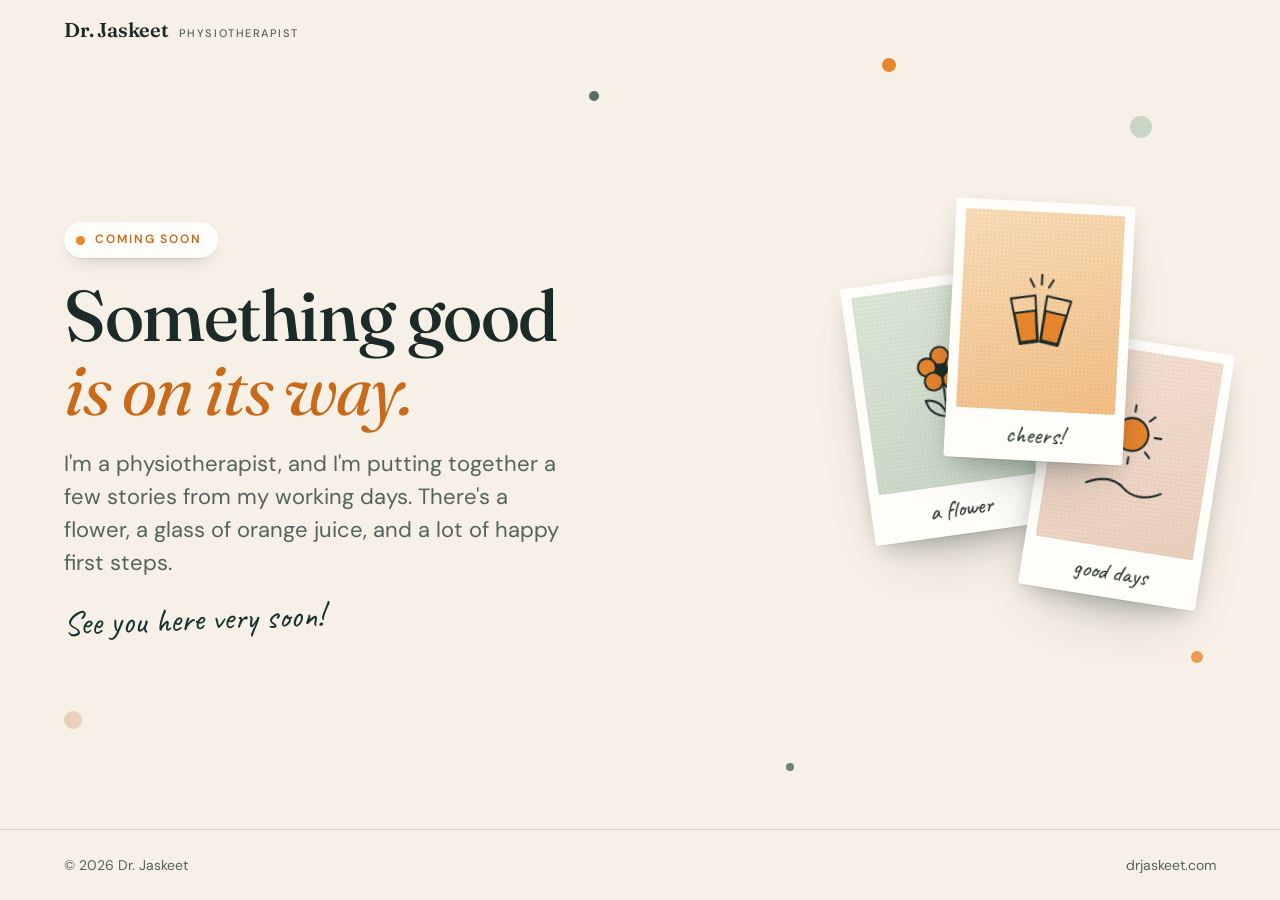
==== commit 4d6b04ea: "Show a Coming soon page at the root; move the draft story to /preview/ Co-Authored-By: Claude Fable " ====
--- a/index.html
+++ b/index.html
@@ -1,298 +1,155 @@
 <!DOCTYPE html>
-<html lang="en" class="no-js">
+<html lang="en">
 <head>
   <meta charset="utf-8">
-  <script>document.documentElement.classList.remove('no-js');</script>
   <meta name="viewport" content="width=device-width, initial-scale=1, viewport-fit=cover">
-  <title>Dr. Jaskeet — Physiotherapist</title>
-  <meta name="description" content="Dr. Jaskeet, physiotherapist. A few stills from my working days, and what they say about how I work.">
-  <!-- Draft: keep search engines away until the real text and photos are in. Remove this line at launch. -->
-  <meta name="robots" content="noindex, nofollow">
+  <title>Dr. Jaskeet — Coming soon</title>
+  <meta name="description" content="Dr. Jaskeet, physiotherapist. Something good is on its way: a story told in stills. Coming soon.">
   <meta name="theme-color" content="#F6F0E6">
   <link rel="icon" href="data:image/svg+xml,%3Csvg xmlns='http://www.w3.org/2000/svg' viewBox='0 0 64 64'%3E%3Crect width='64' height='64' rx='14' fill='%2317332F'/%3E%3Ccircle cx='32' cy='27' r='9' fill='%23E8862E'/%3E%3Cpath d='M32 36v16' stroke='%23F6F0E6' stroke-width='4' stroke-linecap='round'/%3E%3C/svg%3E">
   <link rel="preconnect" href="https://fonts.googleapis.com">
   <link rel="preconnect" href="https://fonts.gstatic.com" crossorigin>
   <link href="https://fonts.googleapis.com/css2?family=Caveat:wght@500;600&family=DM+Sans:opsz,wght@9..40,400;9..40,500;9..40,600&family=Fraunces:ital,opsz,wght@0,9..144,400;0,9..144,500;0,9..144,600;1,9..144,400;1,9..144,500&display=swap" rel="stylesheet">
   <link rel="stylesheet" href="styles.css">
+  <style>
+    /* Coming-soon page: reuses the story site's opening layout, prints and colours. */
+    body { min-height: 100vh; min-height: 100svh; display: flex; flex-direction: column; }
+    .top { position: absolute; }
+    main { flex: 1; display: grid; position: relative; overflow: hidden; }
+    .soon.hero { min-height: 0; width: 100%; padding-bottom: 40px; align-content: center; }
+
+    .pill {
+      display: inline-flex; align-items: center; gap: 10px;
+      width: fit-content;
+      padding: 8px 16px 8px 12px;
+      border-radius: 999px;
+      background: var(--white);
+      box-shadow: 0 1px 0 rgba(28, 43, 40, .08), 0 8px 20px -12px rgba(28, 43, 40, .4);
+      font-size: 12px; font-weight: 600; letter-spacing: .16em; text-transform: uppercase;
+      color: var(--juice-deep);
+    }
+    .pill i {
+      width: 9px; height: 9px; border-radius: 50%;
+      background: var(--juice);
+      animation: pulse 1.8s ease-in-out infinite;
+    }
+    @keyframes pulse {
+      0%, 100% { box-shadow: 0 0 0 0 rgba(232, 134, 46, .55); }
+      50% { box-shadow: 0 0 0 9px rgba(232, 134, 46, 0); }
+    }
+
+    .signoff {
+      font-family: var(--hand);
+      font-size: clamp(26px, 3.4vw, 34px);
+      line-height: 1.1;
+      color: var(--green);
+      transform: rotate(-2deg);
+      transform-origin: left center;
+      margin-top: 6px;
+    }
+
+    /* Gentle entrance, then the prints bob like they're pinned to a string. */
+    .soon .hero__text > * { animation: rise .9s cubic-bezier(.2, .7, .2, 1) both; }
+    .soon .hero__text > :nth-child(2) { animation-delay: .1s; }
+    .soon .hero__text > :nth-child(3) { animation-delay: .2s; }
+    .soon .hero__text > :nth-child(4) { animation-delay: .32s; }
+    @keyframes rise { from { opacity: 0; translate: 0 18px; } }
+
+    .soon .print { animation: drop .9s cubic-bezier(.2, .8, .2, 1) both, bob 6s ease-in-out infinite; }
+    .soon .print--a { animation-delay: .35s, 1.3s; }
+    .soon .print--b { animation-delay: .5s, 1.9s; animation-duration: .9s, 7s; }
+    .soon .print--c { animation-delay: .65s, 1.6s; animation-duration: .9s, 6.5s; }
+    @keyframes drop { from { opacity: 0; translate: 0 -40px; } }
+    @keyframes bob { 0%, 100% { translate: 0 0; } 50% { translate: 0 -9px; } }
+
+    .rays { transform-origin: 60px 56px; animation: spin 24s linear infinite; }
+    @keyframes spin { to { transform: rotate(360deg); } }
+
+    /* Soft confetti dots in the background. */
+    .dots { position: absolute; inset: 0; pointer-events: none; z-index: -1; }
+    .dots span {
+      position: absolute; border-radius: 50%;
+      animation: bob 8s ease-in-out infinite;
+    }
+    .dots span:nth-child(1) { width: 14px; height: 14px; background: var(--juice); right: 30%; top: 7%; }
+    .dots span:nth-child(2) { width: 22px; height: 22px; background: var(--sage); right: 10%; top: 14%; animation-delay: -2s; }
+    .dots span:nth-child(3) { width: 10px; height: 10px; background: var(--green); left: 46%; top: 11%; animation-delay: -4s; opacity: .7; }
+    .dots span:nth-child(4) { width: 18px; height: 18px; background: var(--blush); left: 5%; bottom: 12%; animation-delay: -1s; }
+    .dots span:nth-child(5) { width: 12px; height: 12px; background: var(--juice); right: 6%; bottom: 20%; animation-delay: -5s; opacity: .8; }
+    .dots span:nth-child(6) { width: 8px; height: 8px; background: var(--green); right: 38%; bottom: 7%; animation-delay: -3s; opacity: .6; }
+
+    .foot { padding-bottom: 24px; }
+    @media (min-width: 900px) {
+      .soon.hero { padding-top: calc(var(--header) + 16px); }
+    }
+  </style>
 </head>
 <body>
 
-  <div class="progress" aria-hidden="true"><span id="progressBar"></span></div>
-
-  <header class="top" id="top">
-    <a class="wordmark" href="#hero">Dr. Jaskeet<span>Physiotherapist</span></a>
-    <a class="btn btn--small" href="#hello">Say hello</a>
+  <header class="top">
+    <span class="wordmark">Dr. Jaskeet<span>Physiotherapist</span></span>
   </header>
 
   <main>
+    <div class="dots" aria-hidden="true"><span></span><span></span><span></span><span></span><span></span><span></span></div>
 
-    <!-- ───────────── Opening ───────────── -->
-    <section class="hero" id="hero">
+    <section class="hero soon">
       <div class="hero__text">
-        <p class="eyebrow reveal">A story in stills</p>
-        <h1 class="reveal">I'm a physiotherapist.<br><em>That's not the story.</em></h1>
-        <p class="lede reveal">The story is a flower, a glass of orange juice, and a 75-year-old who sprints. Scroll, and I'll show you.</p>
+        <p class="pill"><i></i>Coming soon</p>
+        <h1>Something good<br><em>is on its way.</em></h1>
+        <p class="lede">I'm a physiotherapist, and I'm putting together a few stories from my working days. There's a flower, a glass of orange juice, and a lot of happy first steps.</p>
+        <p class="signoff">See you here very soon!</p>
       </div>
 
       <div class="hero__stack" aria-hidden="true">
-        <figure class="print print--a" data-drift="0.06">
+        <figure class="print print--a">
           <div class="print__img tone-sage">
-            <svg viewBox="0 0 120 150"><use href="#art-flower"/></svg>
+            <svg viewBox="0 0 120 150">
+              <path d="M60 138V74" class="ln"/>
+              <path d="M60 112c-14-2-22-10-24-22 13 0 21 8 24 22zM60 100c12-3 19-10 21-21-12 1-19 8-21 21z" class="ln"/>
+              <g class="fill">
+                <circle cx="60" cy="38" r="11"/><circle cx="43" cy="50" r="11"/><circle cx="77" cy="50" r="11"/>
+                <circle cx="49" cy="68" r="11"/><circle cx="71" cy="68" r="11"/>
+              </g>
+              <circle cx="60" cy="55" r="8" class="dot"/>
+            </svg>
           </div>
-          <figcaption>the flower</figcaption>
+          <figcaption>a flower</figcaption>
         </figure>
-        <figure class="print print--b" data-drift="-0.04">
+        <figure class="print print--b">
           <div class="print__img tone-juice">
-            <svg viewBox="0 0 120 150"><use href="#art-cheers"/></svg>
+            <svg viewBox="0 0 120 150">
+              <g transform="rotate(-10 42 86)">
+                <path d="M28 58h30l-4 56H32z" class="ln"/>
+                <path d="M30 76h26l-2.6 36H32.6z" class="fill"/>
+              </g>
+              <g transform="rotate(10 78 86)">
+                <path d="M62 58h30l-4 56H66z" class="ln"/>
+                <path d="M64 76h26l-2.6 36H66.6z" class="fill"/>
+              </g>
+              <path d="M60 30v12M46 36l5 9M74 36l-5 9" class="ln"/>
+            </svg>
           </div>
           <figcaption>cheers!</figcaption>
         </figure>
-        <figure class="print print--c" data-drift="0.1">
+        <figure class="print print--c">
           <div class="print__img tone-blush">
-            <svg viewBox="0 0 120 150"><use href="#art-sun"/></svg>
+            <svg viewBox="0 0 120 150">
+              <circle cx="60" cy="56" r="20" class="fill"/>
+              <path class="ln rays" d="M60 20v8M60 84v8M24 56h8M88 56h8M35 31l6 6M79 75l6 6M85 31l-6 6M41 75l-6 6"/>
+              <path d="M14 122c18-10 34-10 46 0s30 10 46 0" class="ln"/>
+            </svg>
           </div>
-          <figcaption>75 &amp; sprinting</figcaption>
+          <figcaption>good days</figcaption>
         </figure>
       </div>
-
-      <div class="scrollcue" aria-hidden="true"><span></span>scroll</div>
     </section>
-
-    <!-- ───────────── Chapter one ───────────── -->
-    <section class="chapter" id="flower">
-      <header class="chapter__head">
-        <p class="eyebrow reveal">Chapter one</p>
-        <h2 class="reveal">The flower</h2>
-      </header>
-
-      <div class="scrolly">
-        <div class="stage" aria-hidden="true">
-          <figure class="print still is-active">
-            <div class="print__img tone-dusk">
-              <svg viewBox="0 0 120 150"><use href="#art-door"/></svg>
-              <span class="tag">Still 01 · your photo here</span>
-            </div>
-            <figcaption>before: the closed door</figcaption>
-          </figure>
-          <figure class="print still">
-            <div class="print__img tone-sage">
-              <svg viewBox="0 0 120 150"><use href="#art-steps"/></svg>
-              <span class="tag">Still 02 · your photo here</span>
-            </div>
-            <figcaption>our walk downstairs</figcaption>
-          </figure>
-          <figure class="print still">
-            <div class="print__img tone-blush">
-              <svg viewBox="0 0 120 150"><use href="#art-flower"/></svg>
-              <span class="tag">Still 03 · your photo here</span>
-            </div>
-            <figcaption>a flower for Mrs. P.</figcaption>
-          </figure>
-          <figure class="print still">
-            <div class="print__img tone-juice">
-              <svg viewBox="0 0 120 150"><use href="#art-sun"/></svg>
-              <span class="tag">Still 04 · your photo here</span>
-            </div>
-            <figcaption>75, and sprinting</figcaption>
-          </figure>
-        </div>
-
-        <div class="steps">
-          <div class="step" data-still="0">
-            <p>Before her knee replacement, Mrs. P. had stopped stepping out of her home altogether.</p>
-          </div>
-          <div class="step" data-still="1">
-            <p>On paper, my job after the surgery was her knee. My real job was the front door. So we went downstairs for a walk, together.</p>
-          </div>
-          <div class="step" data-still="2">
-            <p>On one of those walks, I gave her a flower.</p>
-          </div>
-          <div class="step" data-still="3">
-            <p>She is 75 now. She doesn't walk anymore. <em>She sprints.</em></p>
-          </div>
-        </div>
-      </div>
-    </section>
-
-    <!-- ───────────── Chapter two ───────────── -->
-    <section class="chapter chapter--flip" id="juice">
-      <header class="chapter__head">
-        <p class="eyebrow reveal">Chapter two</p>
-        <h2 class="reveal">Orange juice</h2>
-      </header>
-
-      <div class="scrolly">
-        <div class="stage" aria-hidden="true">
-          <figure class="print still is-active">
-            <div class="print__img tone-sage">
-              <svg viewBox="0 0 120 150"><use href="#art-table"/></svg>
-              <span class="tag">Still 05 · your photo here</span>
-            </div>
-            <figcaption>not a treatment table</figcaption>
-          </figure>
-          <figure class="print still">
-            <div class="print__img tone-juice">
-              <svg viewBox="0 0 120 150"><use href="#art-cheers"/></svg>
-              <span class="tag">Still 06 · your photo here</span>
-            </div>
-            <figcaption>cheers, on orange juice</figcaption>
-          </figure>
-          <figure class="print still">
-            <div class="print__img tone-blush">
-              <svg viewBox="0 0 120 150"><use href="#art-sun"/></svg>
-              <span class="tag">Still 07 · your photo here</span>
-            </div>
-            <figcaption>an ordinary morning</figcaption>
-          </figure>
-        </div>
-
-        <div class="steps">
-          <div class="step" data-still="0">
-            <p>Not every session ends on a treatment table.</p>
-          </div>
-          <div class="step" data-still="1">
-            <p>One morning, it ended at breakfast with my client. Two glasses of orange juice, and a cheers.</p>
-          </div>
-          <div class="step" data-still="2">
-            <p>That's the part of recovery nobody writes in the notes: <em>getting your ordinary mornings back.</em></p>
-          </div>
-        </div>
-      </div>
-    </section>
-
-    <!-- ───────────── Interlude ───────────── -->
-    <section class="interlude" id="meaning">
-      <div class="interlude__pin">
-        <p class="eyebrow">What it means to be a physiotherapist</p>
-        <p class="interlude__line" id="wordReveal">It means I get to be there for the first step, the bad day, and the day you no longer need me.</p>
-      </div>
-    </section>
-
-    <!-- ───────────── How I work ───────────── -->
-    <section class="ways" id="ways">
-      <header class="section__head">
-        <p class="eyebrow reveal">What I do differently</p>
-        <h2 class="reveal">Three things you'll notice.</h2>
-      </header>
-      <ol class="ways__list">
-        <li class="reveal">
-          <span class="num">01</span>
-          <h3>I start with your life, not your scan.</h3>
-          <p>Tell me what you miss doing. That becomes the plan.</p>
-        </li>
-        <li class="reveal">
-          <span class="num">02</span>
-          <h3>I show up as a person.</h3>
-          <p>Flowers, breakfasts, the occasional bad joke. Trust does more than any machine.</p>
-        </li>
-        <li class="reveal">
-          <span class="num">03</span>
-          <h3>We celebrate the small wins.</h3>
-          <p>The first stair. The first walk outside. They all count, and they all get a cheers.</p>
-        </li>
-      </ol>
-    </section>
-
-    <!-- ───────────── More stills ───────────── -->
-    <section class="album" id="album">
-      <header class="section__head">
-        <p class="eyebrow reveal">More stills</p>
-        <h2 class="reveal">And so on, and so forth.</h2>
-        <p class="section__note reveal">Every frame here is waiting for one of your real moments.</p>
-      </header>
-      <div class="album__grid">
-        <figure class="print reveal"><div class="print__img tone-sage"><svg viewBox="0 0 120 150"><use href="#art-steps"/></svg><span class="tag">your photo here</span></div><figcaption>the first stair</figcaption></figure>
-        <figure class="print reveal"><div class="print__img tone-juice"><svg viewBox="0 0 120 150"><use href="#art-sun"/></svg><span class="tag">your photo here</span></div><figcaption>a good day</figcaption></figure>
-        <figure class="print reveal"><div class="print__img tone-blush"><svg viewBox="0 0 120 150"><use href="#art-flower"/></svg><span class="tag">your photo here</span></div><figcaption>thank-you notes</figcaption></figure>
-        <figure class="print reveal"><div class="print__img tone-dusk"><svg viewBox="0 0 120 150"><use href="#art-door"/></svg><span class="tag">your photo here</span></div><figcaption>home visits</figcaption></figure>
-        <figure class="print reveal"><div class="print__img tone-sage"><svg viewBox="0 0 120 150"><use href="#art-table"/></svg><span class="tag">your photo here</span></div><figcaption>tea after therapy</figcaption></figure>
-        <figure class="print reveal"><div class="print__img tone-juice"><svg viewBox="0 0 120 150"><use href="#art-cheers"/></svg><span class="tag">your photo here</span></div><figcaption>the last session</figcaption></figure>
-      </div>
-    </section>
-
-    <!-- ───────────── The formal bit ───────────── -->
-    <section class="formal" id="formal">
-      <header class="section__head">
-        <p class="eyebrow reveal">The formal bit</p>
-        <h2 class="reveal">Short, and at the end, where it belongs.</h2>
-      </header>
-      <dl class="formal__list reveal">
-        <div><dt>Qualifications</dt><dd class="todo">to add</dd></div>
-        <div><dt>Registered with</dt><dd class="todo">to add</dd></div>
-        <div><dt>Practising since</dt><dd class="todo">to add</dd></div>
-        <div><dt>Where I see people</dt><dd class="todo">to add</dd></div>
-      </dl>
-    </section>
-
-    <!-- ───────────── Hello ───────────── -->
-    <section class="hello" id="hello">
-      <p class="eyebrow reveal">Your chapter</p>
-      <h2 class="reveal">It starts with a hello.</h2>
-      <p class="lede reveal">Tell me what you miss doing. We'll take it from there.</p>
-      <div class="hello__actions reveal">
-        <a class="btn" href="#hello" data-todo="WhatsApp number">Message me on WhatsApp</a>
-        <a class="btn btn--ghost" href="#hello" data-todo="Instagram handle">Follow on Instagram</a>
-      </div>
-    </section>
-
   </main>
 
   <footer class="foot">
     <span>© 2026 Dr. Jaskeet</span>
-    <a href="#hero">Back to the start ↑</a>
+    <span>drjaskeet.com</span>
   </footer>
 
-  <div class="draft" role="note">Sample draft · text and photos are placeholders</div>
-
-  <!-- Line drawings used inside the empty photo frames -->
-  <svg width="0" height="0" style="position:absolute" aria-hidden="true">
-    <defs>
-      <symbol id="art-flower" viewBox="0 0 120 150">
-        <path d="M60 138V74" class="ln"/>
-        <path d="M60 112c-14-2-22-10-24-22 13 0 21 8 24 22zM60 100c12-3 19-10 21-21-12 1-19 8-21 21z" class="ln"/>
-        <g class="fill">
-          <circle cx="60" cy="38" r="11"/><circle cx="43" cy="50" r="11"/><circle cx="77" cy="50" r="11"/>
-          <circle cx="49" cy="68" r="11"/><circle cx="71" cy="68" r="11"/>
-        </g>
-        <circle cx="60" cy="55" r="8" class="dot"/>
-      </symbol>
-      <symbol id="art-cheers" viewBox="0 0 120 150">
-        <g transform="rotate(-10 42 86)">
-          <path d="M28 58h30l-4 56H32z" class="ln"/>
-          <path d="M30 76h26l-2.6 36H32.6z" class="fill"/>
-        </g>
-        <g transform="rotate(10 78 86)">
-          <path d="M62 58h30l-4 56H66z" class="ln"/>
-          <path d="M64 76h26l-2.6 36H66.6z" class="fill"/>
-        </g>
-        <path d="M60 30v12M46 36l5 9M74 36l-5 9" class="ln"/>
-      </symbol>
-      <symbol id="art-sun" viewBox="0 0 120 150">
-        <circle cx="60" cy="56" r="20" class="fill"/>
-        <path d="M60 20v8M60 84v8M24 56h8M88 56h8M35 31l6 6M79 75l6 6M85 31l-6 6M41 75l-6 6" class="ln"/>
-        <path d="M14 122c18-10 34-10 46 0s30 10 46 0" class="ln"/>
-      </symbol>
-      <symbol id="art-door" viewBox="0 0 120 150">
-        <path d="M34 128V30h52v98" class="ln"/>
-        <path d="M22 128h76" class="ln"/>
-        <path d="M44 128V40h32v88" class="fill"/>
-        <circle cx="70" cy="86" r="3" class="dot"/>
-      </symbol>
-      <symbol id="art-steps" viewBox="0 0 120 150">
-        <path d="M18 120h22v-20h22V80h22V60h20" class="ln"/>
-        <ellipse cx="34" cy="92" rx="5" ry="8" class="fill" transform="rotate(20 34 92)"/>
-        <ellipse cx="56" cy="70" rx="5" ry="8" class="fill" transform="rotate(20 56 70)"/>
-        <ellipse cx="78" cy="50" rx="5" ry="8" class="fill" transform="rotate(20 78 50)"/>
-      </symbol>
-      <symbol id="art-table" viewBox="0 0 120 150">
-        <path d="M30 70h50v22a22 22 0 0 1-22 22h-6a22 22 0 0 1-22-22z" class="fill"/>
-        <path d="M80 76h6a10 10 0 0 1 0 20h-7" class="ln"/>
-        <path d="M18 124h76" class="ln"/>
-        <path d="M44 56c0-7 7-7 7-14M60 56c0-7 7-7 7-14" class="ln"/>
-      </symbol>
-    </defs>
-  </svg>
-
-  <script src="script.js"></script>
 </body>
 </html>
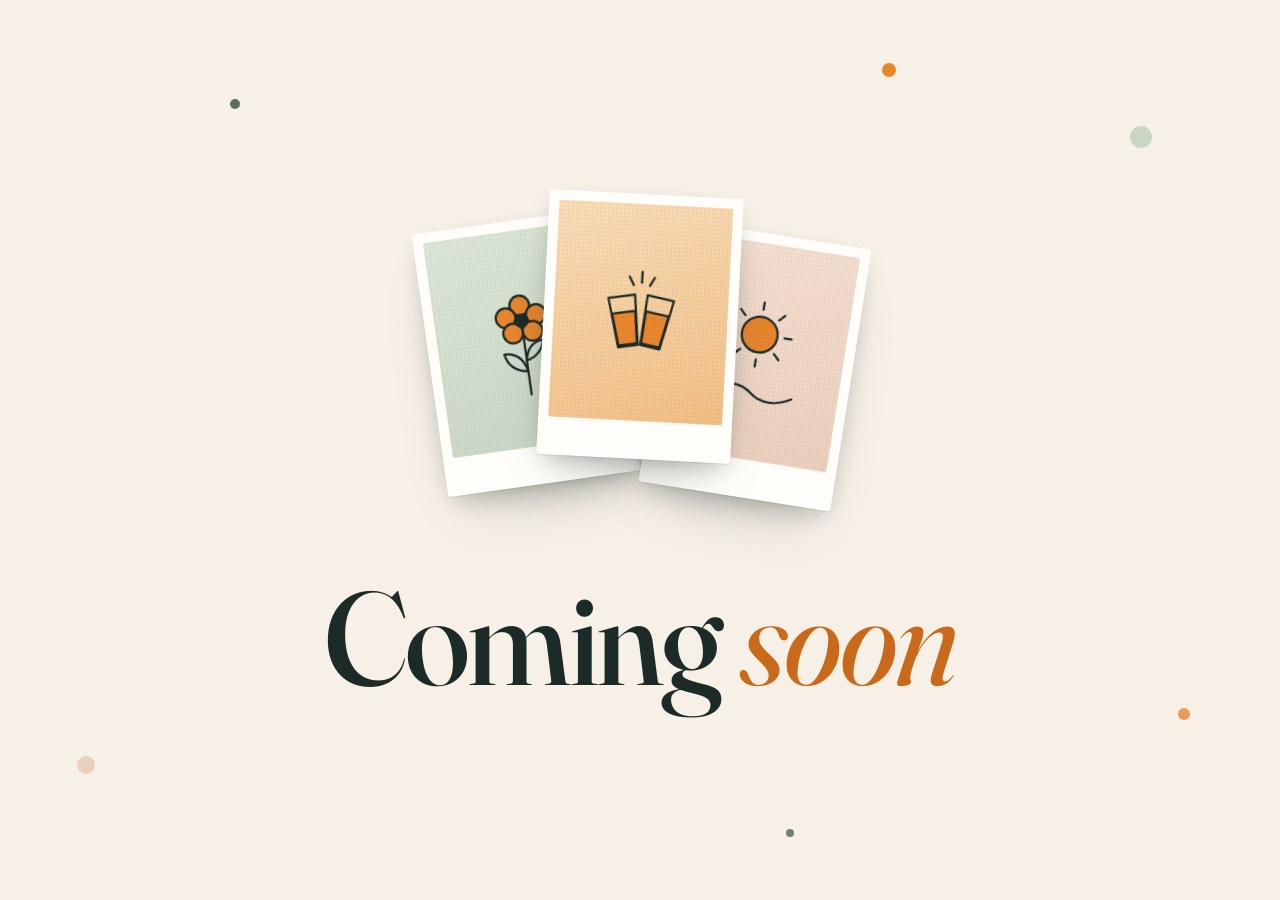
==== commit 3e038b0e: "Coming soon page: keep only the words "Coming soon" Co-Authored-By: Claude Fable 5.2 <noreply@anthro" ====
--- a/index.html
+++ b/index.html
@@ -4,7 +4,7 @@
   <meta charset="utf-8">
   <meta name="viewport" content="width=device-width, initial-scale=1, viewport-fit=cover">
   <title>Dr. Jaskeet — Coming soon</title>
-  <meta name="description" content="Dr. Jaskeet, physiotherapist. Something good is on its way: a story told in stills. Coming soon.">
+  <meta name="description" content="Coming soon.">
   <meta name="theme-color" content="#F6F0E6">
   <link rel="icon" href="data:image/svg+xml,%3Csvg xmlns='http://www.w3.org/2000/svg' viewBox='0 0 64 64'%3E%3Crect width='64' height='64' rx='14' fill='%2317332F'/%3E%3Ccircle cx='32' cy='27' r='9' fill='%23E8862E'/%3E%3Cpath d='M32 36v16' stroke='%23F6F0E6' stroke-width='4' stroke-linecap='round'/%3E%3C/svg%3E">
   <link rel="preconnect" href="https://fonts.googleapis.com">
@@ -12,53 +12,30 @@
   <link href="https://fonts.googleapis.com/css2?family=Caveat:wght@500;600&family=DM+Sans:opsz,wght@9..40,400;9..40,500;9..40,600&family=Fraunces:ital,opsz,wght@0,9..144,400;0,9..144,500;0,9..144,600;1,9..144,400;1,9..144,500&display=swap" rel="stylesheet">
   <link rel="stylesheet" href="styles.css">
   <style>
-    /* Coming-soon page: reuses the story site's opening layout, prints and colours. */
-    body { min-height: 100vh; min-height: 100svh; display: flex; flex-direction: column; }
-    .top { position: absolute; }
-    main { flex: 1; display: grid; position: relative; overflow: hidden; }
-    .soon.hero { min-height: 0; width: 100%; padding-bottom: 40px; align-content: center; }
-
-    .pill {
-      display: inline-flex; align-items: center; gap: 10px;
-      width: fit-content;
-      padding: 8px 16px 8px 12px;
-      border-radius: 999px;
-      background: var(--white);
-      box-shadow: 0 1px 0 rgba(28, 43, 40, .08), 0 8px 20px -12px rgba(28, 43, 40, .4);
-      font-size: 12px; font-weight: 600; letter-spacing: .16em; text-transform: uppercase;
-      color: var(--juice-deep);
+    /* Coming-soon page: only the words "Coming soon", with the story site's prints and colours. */
+    body { min-height: 100vh; min-height: 100svh; display: grid; }
+    main { display: grid; position: relative; overflow: hidden; }
+    .soon.hero {
+      min-height: 0; width: 100%;
+      padding: 40px var(--gutter);
+      grid-template-columns: 1fr;
+      justify-items: center; align-content: center;
+      gap: clamp(28px, 5vh, 56px);
+      text-align: center;
     }
-    .pill i {
-      width: 9px; height: 9px; border-radius: 50%;
-      background: var(--juice);
-      animation: pulse 1.8s ease-in-out infinite;
-    }
-    @keyframes pulse {
-      0%, 100% { box-shadow: 0 0 0 0 rgba(232, 134, 46, .55); }
-      50% { box-shadow: 0 0 0 9px rgba(232, 134, 46, 0); }
-    }
-
-    .signoff {
-      font-family: var(--hand);
-      font-size: clamp(26px, 3.4vw, 34px);
-      line-height: 1.1;
-      color: var(--green);
-      transform: rotate(-2deg);
-      transform-origin: left center;
-      margin-top: 6px;
-    }
-
-    /* Gentle entrance, then the prints bob like they're pinned to a string. */
-    .soon .hero__text > * { animation: rise .9s cubic-bezier(.2, .7, .2, 1) both; }
-    .soon .hero__text > :nth-child(2) { animation-delay: .1s; }
-    .soon .hero__text > :nth-child(3) { animation-delay: .2s; }
-    .soon .hero__text > :nth-child(4) { animation-delay: .32s; }
+    .soon h1 { font-size: clamp(54px, 13vw, 132px); animation: rise .9s cubic-bezier(.2, .7, .2, 1) .5s both; }
+    .soon .hero__stack { max-width: 440px; width: 100%; height: clamp(230px, 62vw, 330px); margin: 0; }
+    .soon .hero__stack .print { width: 44%; padding-bottom: clamp(26px, 6vw, 38px); }
+    .soon .print--a { left: 2%; top: 8%; }
+    .soon .print--b { left: 28%; top: 0; }
+    .soon .print--c { right: 2%; left: auto; top: 12%; }
     @keyframes rise { from { opacity: 0; translate: 0 18px; } }
 
+    /* The prints drop in, then bob gently. */
     .soon .print { animation: drop .9s cubic-bezier(.2, .8, .2, 1) both, bob 6s ease-in-out infinite; }
-    .soon .print--a { animation-delay: .35s, 1.3s; }
-    .soon .print--b { animation-delay: .5s, 1.9s; animation-duration: .9s, 7s; }
-    .soon .print--c { animation-delay: .65s, 1.6s; animation-duration: .9s, 6.5s; }
+    .soon .print--a { animation-delay: .1s, 1.1s; }
+    .soon .print--b { animation-delay: .25s, 1.7s; animation-duration: .9s, 7s; }
+    .soon .print--c { animation-delay: .4s, 1.4s; animation-duration: .9s, 6.5s; }
     @keyframes drop { from { opacity: 0; translate: 0 -40px; } }
     @keyframes bob { 0%, 100% { translate: 0 0; } 50% { translate: 0 -9px; } }
 
@@ -67,40 +44,22 @@
 
     /* Soft confetti dots in the background. */
     .dots { position: absolute; inset: 0; pointer-events: none; z-index: -1; }
-    .dots span {
-      position: absolute; border-radius: 50%;
-      animation: bob 8s ease-in-out infinite;
-    }
+    .dots span { position: absolute; border-radius: 50%; animation: bob 8s ease-in-out infinite; }
     .dots span:nth-child(1) { width: 14px; height: 14px; background: var(--juice); right: 30%; top: 7%; }
     .dots span:nth-child(2) { width: 22px; height: 22px; background: var(--sage); right: 10%; top: 14%; animation-delay: -2s; }
-    .dots span:nth-child(3) { width: 10px; height: 10px; background: var(--green); left: 46%; top: 11%; animation-delay: -4s; opacity: .7; }
-    .dots span:nth-child(4) { width: 18px; height: 18px; background: var(--blush); left: 5%; bottom: 12%; animation-delay: -1s; }
-    .dots span:nth-child(5) { width: 12px; height: 12px; background: var(--juice); right: 6%; bottom: 20%; animation-delay: -5s; opacity: .8; }
+    .dots span:nth-child(3) { width: 10px; height: 10px; background: var(--green); left: 18%; top: 11%; animation-delay: -4s; opacity: .7; }
+    .dots span:nth-child(4) { width: 18px; height: 18px; background: var(--blush); left: 6%; bottom: 14%; animation-delay: -1s; }
+    .dots span:nth-child(5) { width: 12px; height: 12px; background: var(--juice); right: 7%; bottom: 20%; animation-delay: -5s; opacity: .8; }
     .dots span:nth-child(6) { width: 8px; height: 8px; background: var(--green); right: 38%; bottom: 7%; animation-delay: -3s; opacity: .6; }
-
-    .foot { padding-bottom: 24px; }
-    @media (min-width: 900px) {
-      .soon.hero { padding-top: calc(var(--header) + 16px); }
-    }
   </style>
 </head>
 <body>
 
-  <header class="top">
-    <span class="wordmark">Dr. Jaskeet<span>Physiotherapist</span></span>
-  </header>
 
   <main>
     <div class="dots" aria-hidden="true"><span></span><span></span><span></span><span></span><span></span><span></span></div>
 
     <section class="hero soon">
-      <div class="hero__text">
-        <p class="pill"><i></i>Coming soon</p>
-        <h1>Something good<br><em>is on its way.</em></h1>
-        <p class="lede">I'm a physiotherapist, and I'm putting together a few stories from my working days. There's a flower, a glass of orange juice, and a lot of happy first steps.</p>
-        <p class="signoff">See you here very soon!</p>
-      </div>
-
       <div class="hero__stack" aria-hidden="true">
         <figure class="print print--a">
           <div class="print__img tone-sage">
@@ -114,7 +73,6 @@
               <circle cx="60" cy="55" r="8" class="dot"/>
             </svg>
           </div>
-          <figcaption>a flower</figcaption>
         </figure>
         <figure class="print print--b">
           <div class="print__img tone-juice">
@@ -130,7 +88,6 @@
               <path d="M60 30v12M46 36l5 9M74 36l-5 9" class="ln"/>
             </svg>
           </div>
-          <figcaption>cheers!</figcaption>
         </figure>
         <figure class="print print--c">
           <div class="print__img tone-blush">
@@ -140,16 +97,13 @@
               <path d="M14 122c18-10 34-10 46 0s30 10 46 0" class="ln"/>
             </svg>
           </div>
-          <figcaption>good days</figcaption>
         </figure>
       </div>
+
+      <h1>Coming <em>soon</em></h1>
     </section>
   </main>
 
-  <footer class="foot">
-    <span>© 2026 Dr. Jaskeet</span>
-    <span>drjaskeet.com</span>
-  </footer>
 
 </body>
 </html>
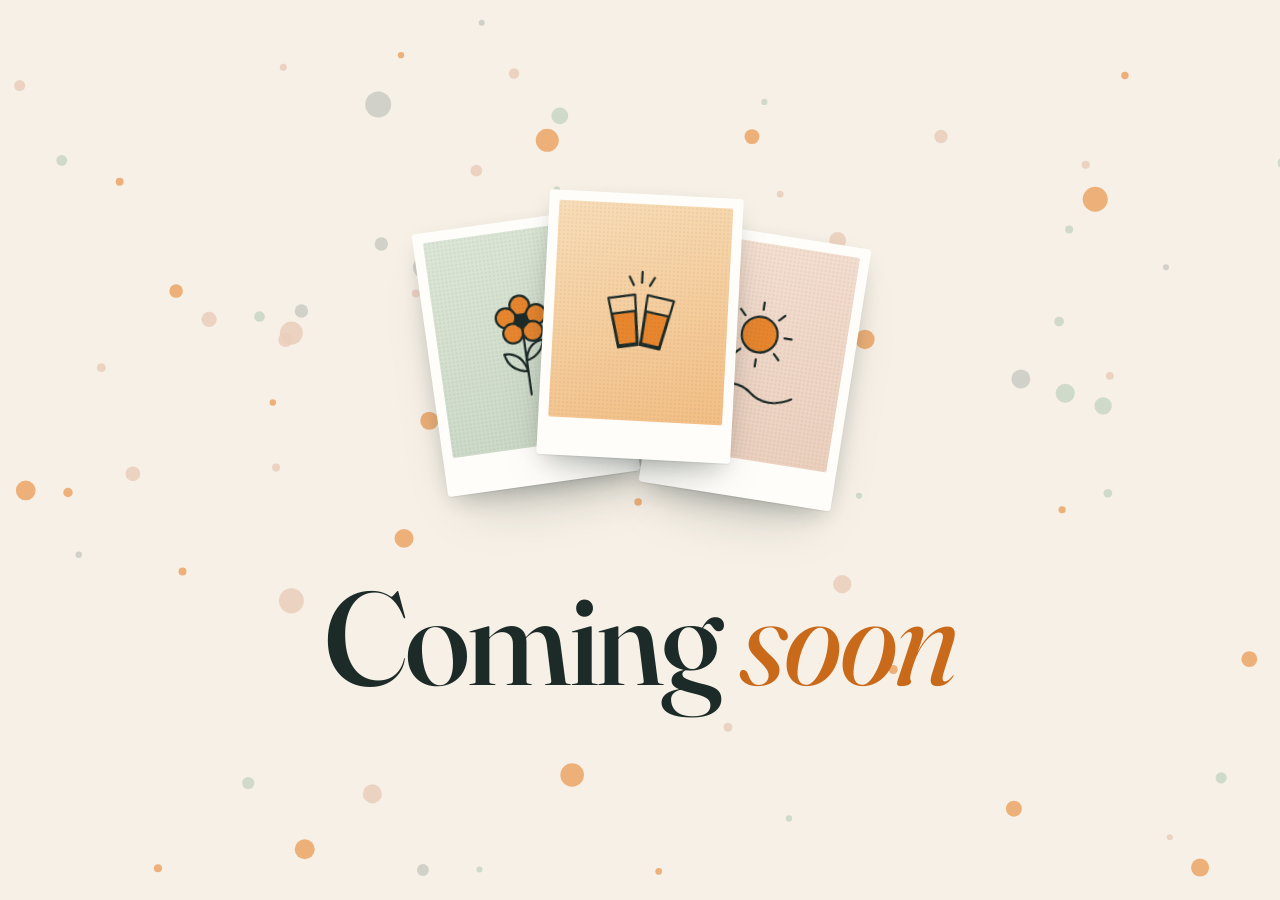
==== commit cd837a85: "Coming soon page: drifting particle circles that move away from the cursor Co-Authored-By: Claude Fa" ====
--- a/index.html
+++ b/index.html
@@ -42,22 +42,16 @@
     .rays { transform-origin: 60px 56px; animation: spin 24s linear infinite; }
     @keyframes spin { to { transform: rotate(360deg); } }
 
-    /* Soft confetti dots in the background. */
-    .dots { position: absolute; inset: 0; pointer-events: none; z-index: -1; }
-    .dots span { position: absolute; border-radius: 50%; animation: bob 8s ease-in-out infinite; }
-    .dots span:nth-child(1) { width: 14px; height: 14px; background: var(--juice); right: 30%; top: 7%; }
-    .dots span:nth-child(2) { width: 22px; height: 22px; background: var(--sage); right: 10%; top: 14%; animation-delay: -2s; }
-    .dots span:nth-child(3) { width: 10px; height: 10px; background: var(--green); left: 18%; top: 11%; animation-delay: -4s; opacity: .7; }
-    .dots span:nth-child(4) { width: 18px; height: 18px; background: var(--blush); left: 6%; bottom: 14%; animation-delay: -1s; }
-    .dots span:nth-child(5) { width: 12px; height: 12px; background: var(--juice); right: 7%; bottom: 20%; animation-delay: -5s; opacity: .8; }
-    .dots span:nth-child(6) { width: 8px; height: 8px; background: var(--green); right: 38%; bottom: 7%; animation-delay: -3s; opacity: .6; }
+    /* Particle field: canvas fills <main>, above the page background, below the hero. */
+    .field { position: absolute; inset: 0; width: 100%; height: 100%; z-index: 0; pointer-events: none; display: block; }
+    .soon.hero { position: relative; z-index: 1; }
   </style>
 </head>
 <body>
 
 
   <main>
-    <div class="dots" aria-hidden="true"><span></span><span></span><span></span><span></span><span></span><span></span></div>
+    <canvas class="field" aria-hidden="true"></canvas>
 
     <section class="hero soon">
       <div class="hero__stack" aria-hidden="true">
@@ -105,5 +99,145 @@
   </main>
 
 
+  <script>
+  (function () {
+    'use strict';
+    var canvas = document.querySelector('.field');
+    if (!canvas || !canvas.getContext) return;
+    var ctx = canvas.getContext('2d');
+    if (!ctx) return;
+
+    /* ---- Tunables ---- */
+    var AREA_PER_PARTICLE = 14500;  /* px^2 per particle: ~70 on 1280x800, ~26 on 375x812 */
+    var MIN_COUNT = 26, MAX_COUNT = 80;
+    var REPEL_RADIUS = 140;         /* px */
+    var REPEL_STRENGTH = 2.4;       /* push strength right at the cursor (higher = stronger) */
+    var DRIFT_SPEED = 0.28;         /* px/frame at 60fps, typical wander speed */
+    var TURN = 0.04;                /* how fast the wander heading changes (rad/frame) */
+    var EASE = 0.025;               /* how quickly velocity settles back to drift (per frame) */
+    var DPR_CAP = 2;
+
+    var COLORS = ['#E8862E', '#C9D6C4', '#EBCFBD', '#17332F'];
+    var ALPHAS = [0.6, 0.85, 0.9, 0.16];            /* green kept faint */
+    var PICK = [0, 0, 0, 1, 1, 1, 2, 2, 2, 3];      /* weighted colour choice, green ~10% */
+
+    var reduce = window.matchMedia && window.matchMedia('(prefers-reduced-motion: reduce)').matches;
+
+    var W = 0, H = 0, dpr = 1, n = 0;
+    var X, Y, VX, VY, R, HD, SP, CI;
+    var px = 0, py = 0, active = false;
+    var rect = canvas.getBoundingClientRect();
+    var raf = 0, last = 0;
+
+    function rnd(a, b) { return a + Math.random() * (b - a); }
+
+    function seed(i) {
+      var big = Math.random() < 0.12;
+      X[i] = Math.random() * W;
+      Y[i] = Math.random() * H;
+      R[i] = big ? rnd(10, 14) : 3 + Math.pow(Math.random(), 1.8) * 7;
+      HD[i] = Math.random() * 6.2832;
+      SP[i] = DRIFT_SPEED * rnd(0.5, 1.4) * (big ? 0.6 : 1);
+      VX[i] = Math.cos(HD[i]) * SP[i];
+      VY[i] = Math.sin(HD[i]) * SP[i];
+      CI[i] = PICK[(Math.random() * PICK.length) | 0];
+    }
+
+    function resize() {
+      var w = canvas.clientWidth, h = canvas.clientHeight;
+      if (!w || !h) return;
+      var oldW = W, oldH = H;
+      dpr = Math.min(window.devicePixelRatio || 1, DPR_CAP);
+      canvas.width = Math.round(w * dpr);
+      canvas.height = Math.round(h * dpr);
+      W = w; H = h;
+      ctx.setTransform(dpr, 0, 0, dpr, 0, 0);
+      rect = canvas.getBoundingClientRect();
+      var want = Math.max(MIN_COUNT, Math.min(MAX_COUNT, Math.round(W * H / AREA_PER_PARTICLE)));
+      if (want !== n || !X) {
+        n = want;
+        X = new Float32Array(n); Y = new Float32Array(n);
+        VX = new Float32Array(n); VY = new Float32Array(n);
+        R = new Float32Array(n); HD = new Float32Array(n);
+        SP = new Float32Array(n); CI = new Uint8Array(n);
+        for (var i = 0; i < n; i++) seed(i);
+      } else if (oldW && oldH) {
+        var sx = W / oldW, sy = H / oldH;
+        for (var j = 0; j < n; j++) { X[j] *= sx; Y[j] *= sy; }
+      }
+      draw();
+    }
+
+    function draw() {
+      ctx.clearRect(0, 0, W, H);
+      for (var i = 0; i < n; i++) {
+        var c = CI[i];
+        ctx.globalAlpha = ALPHAS[c];
+        ctx.fillStyle = COLORS[c];
+        ctx.beginPath();
+        ctx.arc(X[i], Y[i], R[i], 0, 6.2832);
+        ctx.fill();
+      }
+      ctx.globalAlpha = 1;
+    }
+
+    function frame(t) {
+      raf = requestAnimationFrame(frame);
+      var dt = last ? (t - last) / 16.667 : 1;
+      last = t;
+      if (dt > 3) dt = 3;
+      var r2 = REPEL_RADIUS * REPEL_RADIUS;
+      var ease = 1 - Math.pow(1 - EASE, dt);
+      for (var i = 0; i < n; i++) {
+        /* wander: heading random-walks, velocity eases toward it */
+        HD[i] += (Math.random() - 0.5) * TURN * 2 * dt;
+        VX[i] += (Math.cos(HD[i]) * SP[i] - VX[i]) * ease;
+        VY[i] += (Math.sin(HD[i]) * SP[i] - VY[i]) * ease;
+        /* cursor repulsion: stronger the closer it is */
+        if (active) {
+          var dx = X[i] - px, dy = Y[i] - py, d2 = dx * dx + dy * dy;
+          if (d2 < r2) {
+            var d = Math.sqrt(d2) || 0.001;
+            var k = 1 - d / REPEL_RADIUS;
+            var f = REPEL_STRENGTH * k * k * 0.72 * dt / d;
+            VX[i] += dx * f;
+            VY[i] += dy * f;
+          }
+        }
+        X[i] += VX[i] * dt;
+        Y[i] += VY[i] * dt;
+        /* wrap off the edges */
+        var m = R[i] + 2;
+        if (X[i] < -m) X[i] = W + m; else if (X[i] > W + m) X[i] = -m;
+        if (Y[i] < -m) Y[i] = H + m; else if (Y[i] > H + m) Y[i] = -m;
+      }
+      draw();
+    }
+
+    function start() { if (!raf && !reduce && !document.hidden) { last = 0; raf = requestAnimationFrame(frame); } }
+    function stop() { if (raf) { cancelAnimationFrame(raf); raf = 0; } }
+
+    function onMove(e) {
+      px = e.clientX - rect.left;
+      py = e.clientY - rect.top;
+      active = true;
+    }
+    function off() { active = false; }
+
+    resize();
+    window.addEventListener('resize', resize);
+    if (reduce) return;
+
+    window.addEventListener('pointermove', onMove, { passive: true });
+    window.addEventListener('pointerdown', onMove, { passive: true });
+    window.addEventListener('pointerup', function (e) { if (e.pointerType !== 'mouse') off(); }, { passive: true });
+    window.addEventListener('pointercancel', off, { passive: true });
+    document.documentElement.addEventListener('pointerleave', off, { passive: true });
+    window.addEventListener('blur', off);
+    window.addEventListener('scroll', function () { rect = canvas.getBoundingClientRect(); }, { passive: true });
+    document.addEventListener('visibilitychange', function () { if (document.hidden) { stop(); off(); } else start(); });
+    start();
+  })();
+  </script>
 </body>
 </html>
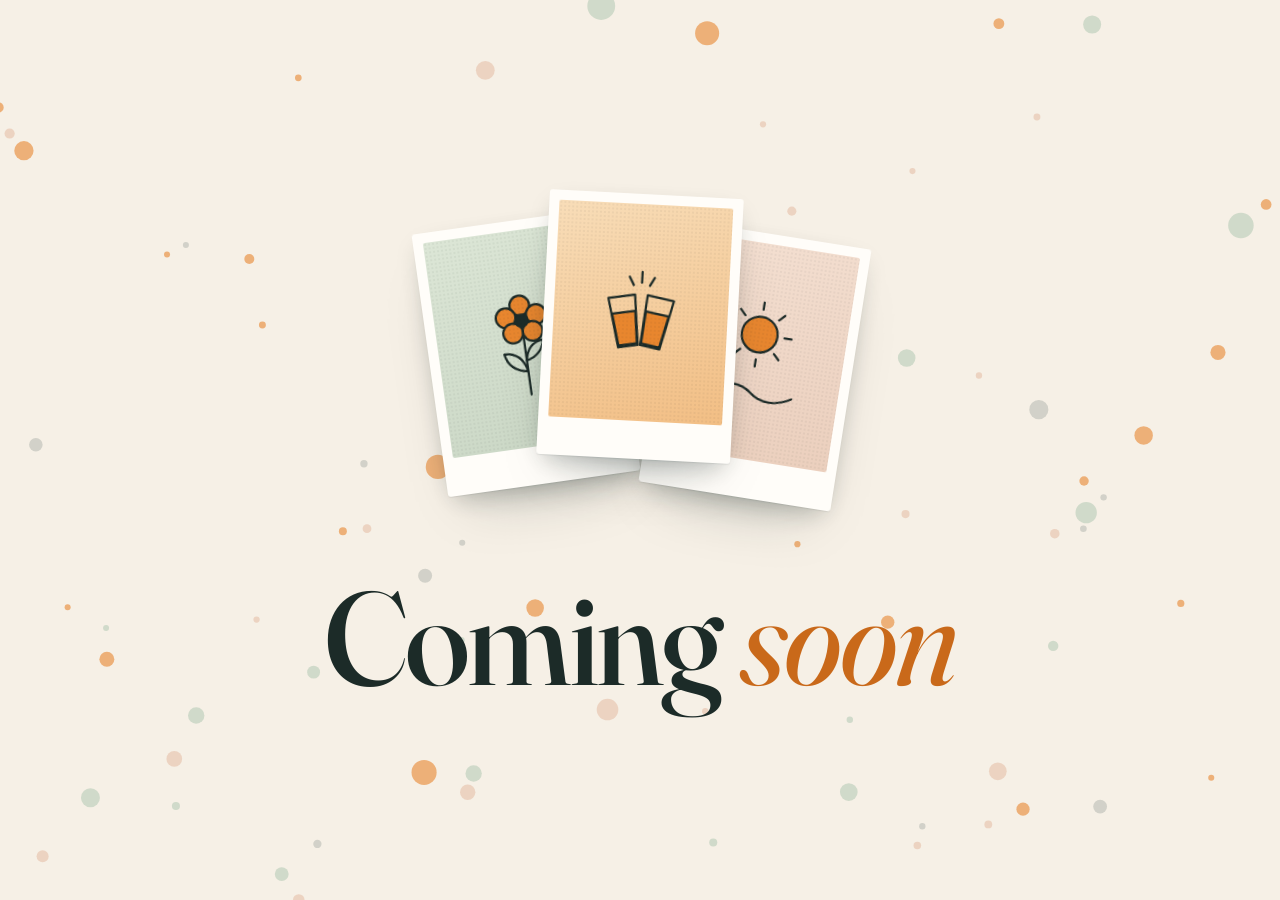
==== commit 0cf7f712: "Draft switcher: clearer label, outline, safe-area clearance; version asset links Co-Authored-By: Cla" ====
--- a/index.html
+++ b/index.html
@@ -10,7 +10,7 @@
   <link rel="preconnect" href="https://fonts.googleapis.com">
   <link rel="preconnect" href="https://fonts.gstatic.com" crossorigin>
   <link href="https://fonts.googleapis.com/css2?family=Caveat:wght@500;600&family=DM+Sans:opsz,wght@9..40,400;9..40,500;9..40,600&family=Fraunces:ital,opsz,wght@0,9..144,400;0,9..144,500;0,9..144,600;1,9..144,400;1,9..144,500&display=swap" rel="stylesheet">
-  <link rel="stylesheet" href="styles.css">
+  <link rel="stylesheet" href="styles.css?v=5">
   <style>
     /* Coming-soon page: only the words "Coming soon", with the story site's prints and colours. */
     body { min-height: 100vh; min-height: 100svh; display: grid; }
--- a/styles.css
+++ b/styles.css
@@ -222,79 +222,132 @@
   .hero__stack figcaption { font-size: 24px; padding: 12px 4px 14px; }
 }
 
-/* ── Chapters (sticky photo + scrolling text) ── */
+/* ── Chapters: pictures in a zigzag, joined by the doodle line ── */
 .chapter {
   max-width: calc(var(--max) + 2 * var(--gutter));
   margin: 0 auto;
   padding: 72px var(--gutter) 0;
 }
-.chapter__head { display: grid; gap: 10px; margin-bottom: 20px; }
-
-.stage {
-  position: sticky;
-  top: var(--header);
-  z-index: 2;
-  height: 48vh; height: 48svh;
-  margin: 0 calc(-1 * var(--gutter));
-  padding: 14px var(--gutter) 22px;
-  background: linear-gradient(var(--paper) 90%, rgba(246, 240, 230, 0));
+.chapter__head { display: grid; gap: 10px; }
+
+.beats {
+  --lane: 48px;          /* strip kept clear beside the text for the line, on phones */
   display: grid;
-  grid-template-rows: minmax(0, 1fr);
-  justify-items: center;
-}
-.still {
-  grid-area: 1 / 1;
-  height: 100%;
-  width: auto;
-  max-width: 100%;
-  aspect-ratio: 4 / 5.9;
-  display: flex; flex-direction: column;
-  opacity: 0;
-  transform: rotate(-5deg) scale(.94);
-  transition: opacity .55s ease, transform .7s cubic-bezier(.2, .7, .2, 1);
-}
-.still .print__img { aspect-ratio: auto; flex: 1; min-height: 0; }
-.still.is-active { opacity: 1; transform: rotate(-2deg) scale(1); }
-.still:nth-child(even).is-active { transform: rotate(2deg) scale(1); }
-
-.step {
-  min-height: 62vh; min-height: 62svh;
-  display: flex; align-items: center;
-}
-.step:last-child { min-height: 70vh; min-height: 70svh; }
-.step p {
+  gap: 96px;
+  padding: 44px 0 110px;
+}
+.beat { display: grid; gap: 36px; justify-items: center; }
+.beat .print {
+  position: relative; z-index: 2;   /* above the line, so it passes behind each picture */
+  width: min(74%, 300px);
+  --r: -2.5deg;
+}
+.beat[data-side="right"] .print { --r: 2.5deg; }
+.beat .print.reveal { opacity: 0; transform: rotate(calc(var(--r) * 3)) scale(.94); }
+.beat .print.reveal.in { opacity: 1; transform: rotate(var(--r)); }
+.beat .print.is-reached { animation: nudge .7s ease; }
+@keyframes nudge { 35% { rotate: 2.4deg; } 70% { rotate: -1.2deg; } }
+
+.beat__text {
   font-family: var(--serif);
   font-size: clamp(24px, 3.4vw, 40px);
   line-height: 1.22;
   letter-spacing: -.01em;
-  max-width: 20ch;
-  opacity: .22;
-  transform: translateY(10px);
-  transition: opacity .5s ease, transform .5s ease;
-}
-.step p em { color: var(--juice-deep); }
-.step.is-active p { opacity: 1; transform: none; }
+  justify-self: start;
+  max-width: calc(20ch + var(--lane));
+}
+.beat__text em { color: var(--juice-deep); }
+.beat[data-side="left"] .beat__text { padding-left: var(--lane); }
+.beat[data-side="right"] .beat__text { padding-right: var(--lane); }
 
 @media (min-width: 900px) {
   .chapter { padding-top: 120px; }
-  .chapter__head { margin-bottom: 0; }
-  .scrolly { display: grid; grid-template-columns: 1fr 1fr; gap: 64px; align-items: start; }
-  .stage {
-    top: 0;
-    height: 100vh;
-    margin: 0; padding: calc(var(--header) + 24px) 0 40px;
-    background: none;
-  }
-  .stage { align-items: center; }
-  .still { height: min(100%, 620px); }
-  .step { min-height: 78vh; }
-  .step:last-child { min-height: 100vh; }
-  .chapter--flip .stage { order: 2; }
-  .chapter--flip .chapter__head { text-align: right; justify-items: end; }
-}
+  .chapter__head { text-align: right; justify-items: end; }
+  .chapter--flip .chapter__head { text-align: left; justify-items: start; }
+  .beats { gap: 170px; padding: 56px 0 170px; }
+  .beat { grid-template-columns: 1fr 1fr; gap: 64px; align-items: center; }
+  .beat .print { width: min(76%, 400px); }
+  .beat[data-side="right"] .print { order: 2; }
+  .beat[data-side] .beat__text { padding: 0; max-width: 20ch; justify-self: center; }
+}
+
+/* ── The line that leads through the story (four styles, picked by data-variant on <html>) ── */
+main { position: relative; }
+.trail { position: absolute; top: 0; left: 0; z-index: 1; pointer-events: none; overflow: visible; }
+.trail path {
+  fill: none;
+  stroke: var(--juice);
+  stroke-width: 3;
+  stroke-linecap: round;
+  stroke-linejoin: round;
+}
+.trail__dot { fill: var(--juice-deep); transition: opacity .3s ease; }
+
+/* Footsteps: the line itself is hidden and footprints appear along it. */
+[data-variant="steps"] .trail .seg { stroke: none; }
+.trail .foot {
+  fill: var(--green); stroke: none;
+  opacity: 0;
+  transition: opacity .25s ease, fill .5s ease;
+}
+.trail .foot.on { opacity: .72; }
+.trail .foot.lead { fill: var(--juice-deep); opacity: 1; }
+
+/* Timeline: a dot pops and a branch reaches out at each picture. */
+.trail .node {
+  fill: var(--paper); stroke: var(--juice); stroke-width: 3;
+  transform-box: fill-box; transform-origin: center;
+  transform: scale(0);
+  transition: transform .4s cubic-bezier(.3, 1.6, .5, 1), fill .3s ease;
+}
+.trail .node.on { transform: scale(1); fill: var(--juice); }
+.trail .branch, .trail .lasso {
+  stroke-dasharray: 1; stroke-dashoffset: 1;
+  opacity: 0;
+  transition: stroke-dashoffset .35s ease, opacity 0s .35s;
+}
+.trail .branch { stroke-width: 2.5; }
+.trail .branch.on { stroke-dashoffset: 0; opacity: 1; transition: stroke-dashoffset .5s ease .1s, opacity 0s; }
+@media (max-width: 899px) {
+  [data-variant="spine"] .chapter__head,
+  [data-variant="spine"] .beats { padding-left: 40px; }
+  [data-variant="spine"] .beat { justify-items: start; }
+  [data-variant="spine"] .beat[data-side] .beat__text { padding: 0; }
+}
+
+/* Pen: thinner ink line, and each picture gets circled when the line arrives. */
+[data-variant="pen"] .trail path { stroke: var(--ink); stroke-width: 2.2; }
+[data-variant="pen"] .trail__dot { fill: var(--ink); }
+.trail .lasso.on { stroke-dashoffset: 0; opacity: 1; transition: stroke-dashoffset 1.1s cubic-bezier(.4, 0, .2, 1), opacity 0s; }
+
+/* Draft-only switcher for comparing the line styles. */
+.switcher {
+  position: fixed; left: 50%; bottom: calc(12px + env(safe-area-inset-bottom, 0px)); transform: translateX(-50%);
+  z-index: 70;
+  display: grid; gap: 6px; justify-items: center;
+  max-width: calc(100vw - 16px);
+  padding: 8px 10px 9px;
+  border-radius: 20px;
+  border: 1.5px solid var(--juice);
+  background: var(--ink); color: var(--paper);
+  box-shadow: 0 10px 24px -8px rgba(0, 0, 0, .55);
+}
+.switcher__label { font-size: 11px; font-weight: 600; letter-spacing: .1em; text-transform: uppercase; opacity: .9; white-space: nowrap; }
+.switcher__row { display: flex; gap: 4px; }
+.switcher button {
+  font: inherit; font-size: 13px; font-weight: 600;
+  min-height: 34px; padding: 0 12px;
+  border: 0; border-radius: 999px;
+  background: rgba(246, 240, 230, .12); color: var(--paper);
+  cursor: pointer;
+  transition: background .2s ease, color .2s ease;
+}
+.switcher button[aria-pressed="true"] { background: var(--juice); color: var(--ink); }
+.switcher button:focus-visible { outline: 2px solid var(--paper); outline-offset: 2px; }
 
 /* ── Interlude (dark, words light up as you scroll) ── */
 .interlude {
+  position: relative; z-index: 2;   /* the doodle line slips in behind this block */
   background: var(--green);
   color: var(--paper);
   height: 220vh;
@@ -378,7 +431,7 @@
 
 .foot {
   display: flex; justify-content: space-between; gap: 16px; flex-wrap: wrap;
-  padding: 24px var(--gutter) 84px;
+  padding: 24px var(--gutter) 104px;
   font-size: 14px; color: var(--ink-soft);
   border-top: 1px solid rgba(28, 43, 40, .14);
 }
@@ -400,7 +453,7 @@
 .hero .reveal:nth-child(3) { transition-delay: .22s; }
 
 /* No JavaScript, or motion turned off: show everything, animate nothing. */
-.no-js .reveal, .no-js .still, .no-js .step p, .no-js .interlude__line .w { opacity: 1; transform: none; }
+.no-js .reveal, .no-js .interlude__line .w { opacity: 1; transform: none; }
 @media (prefers-reduced-motion: reduce) {
   html { scroll-behavior: auto; }
   *, *::before, *::after { animation: none !important; transition: none !important; }
